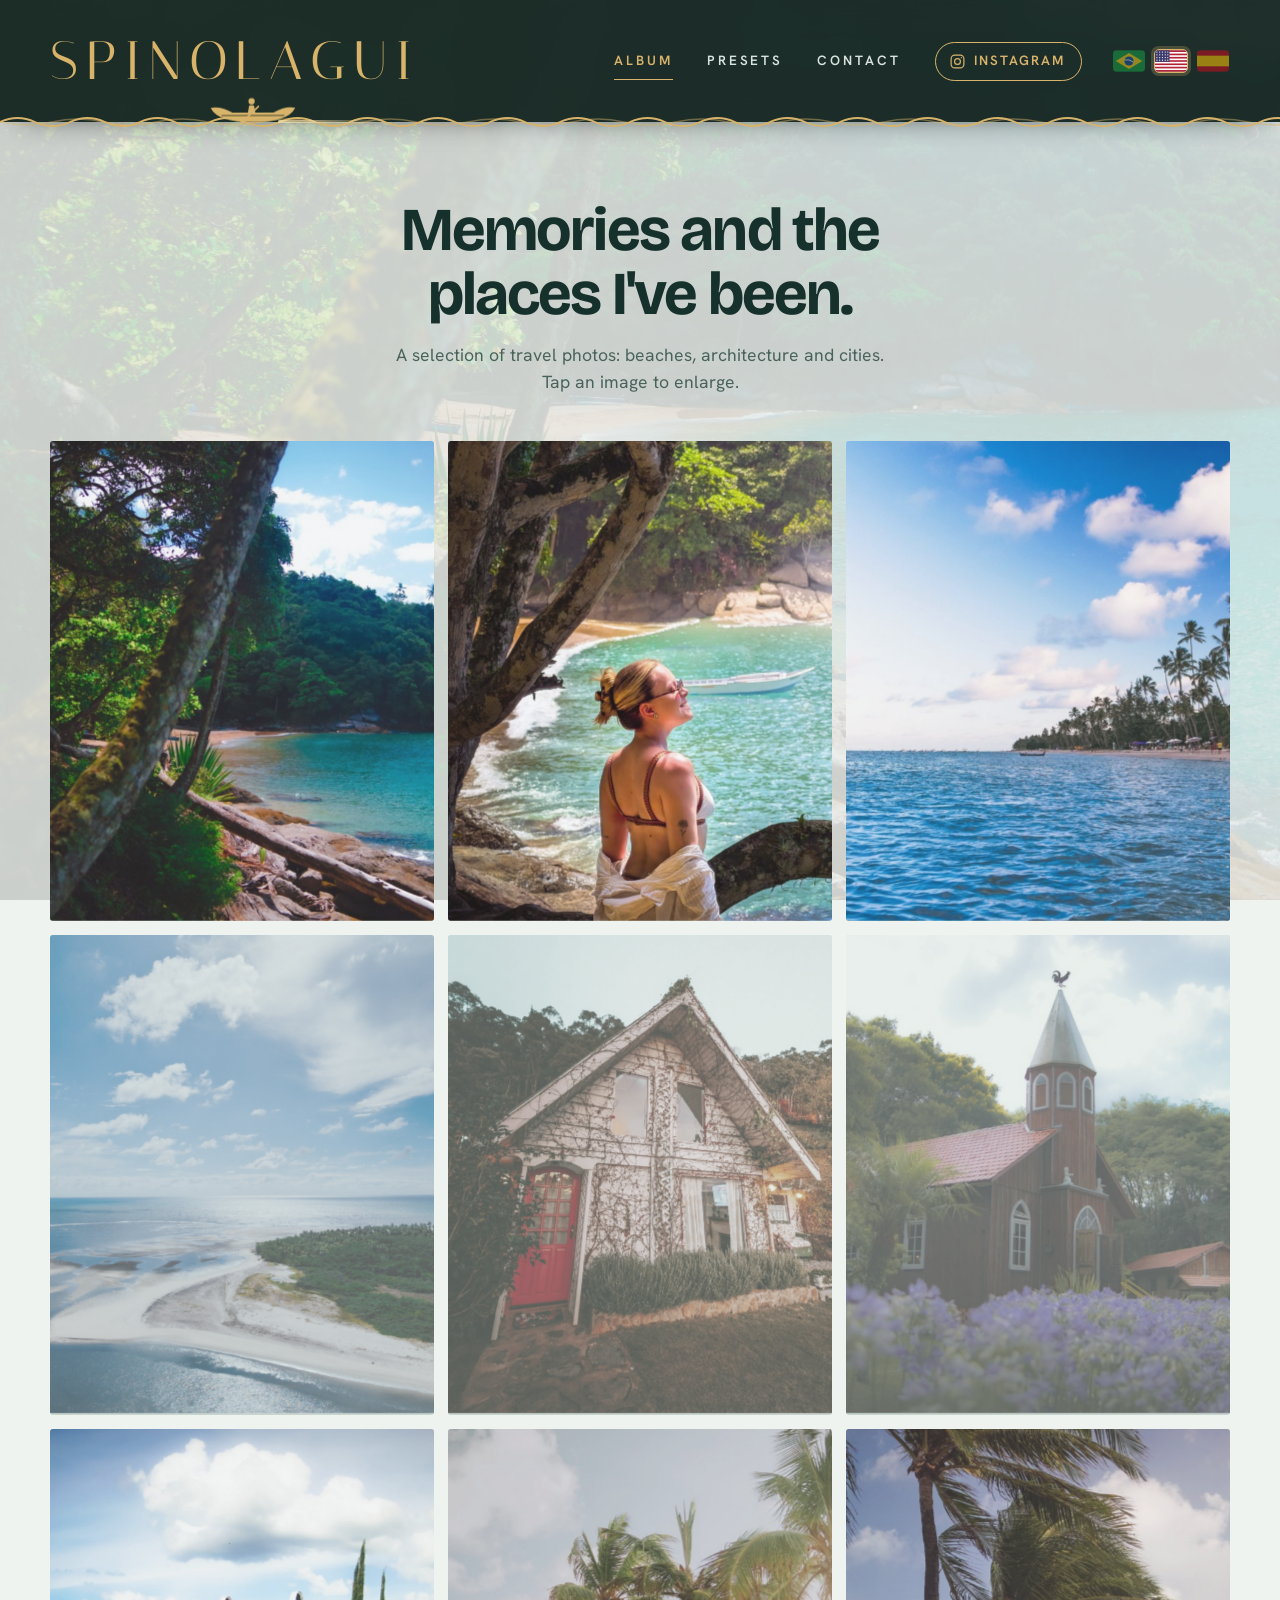
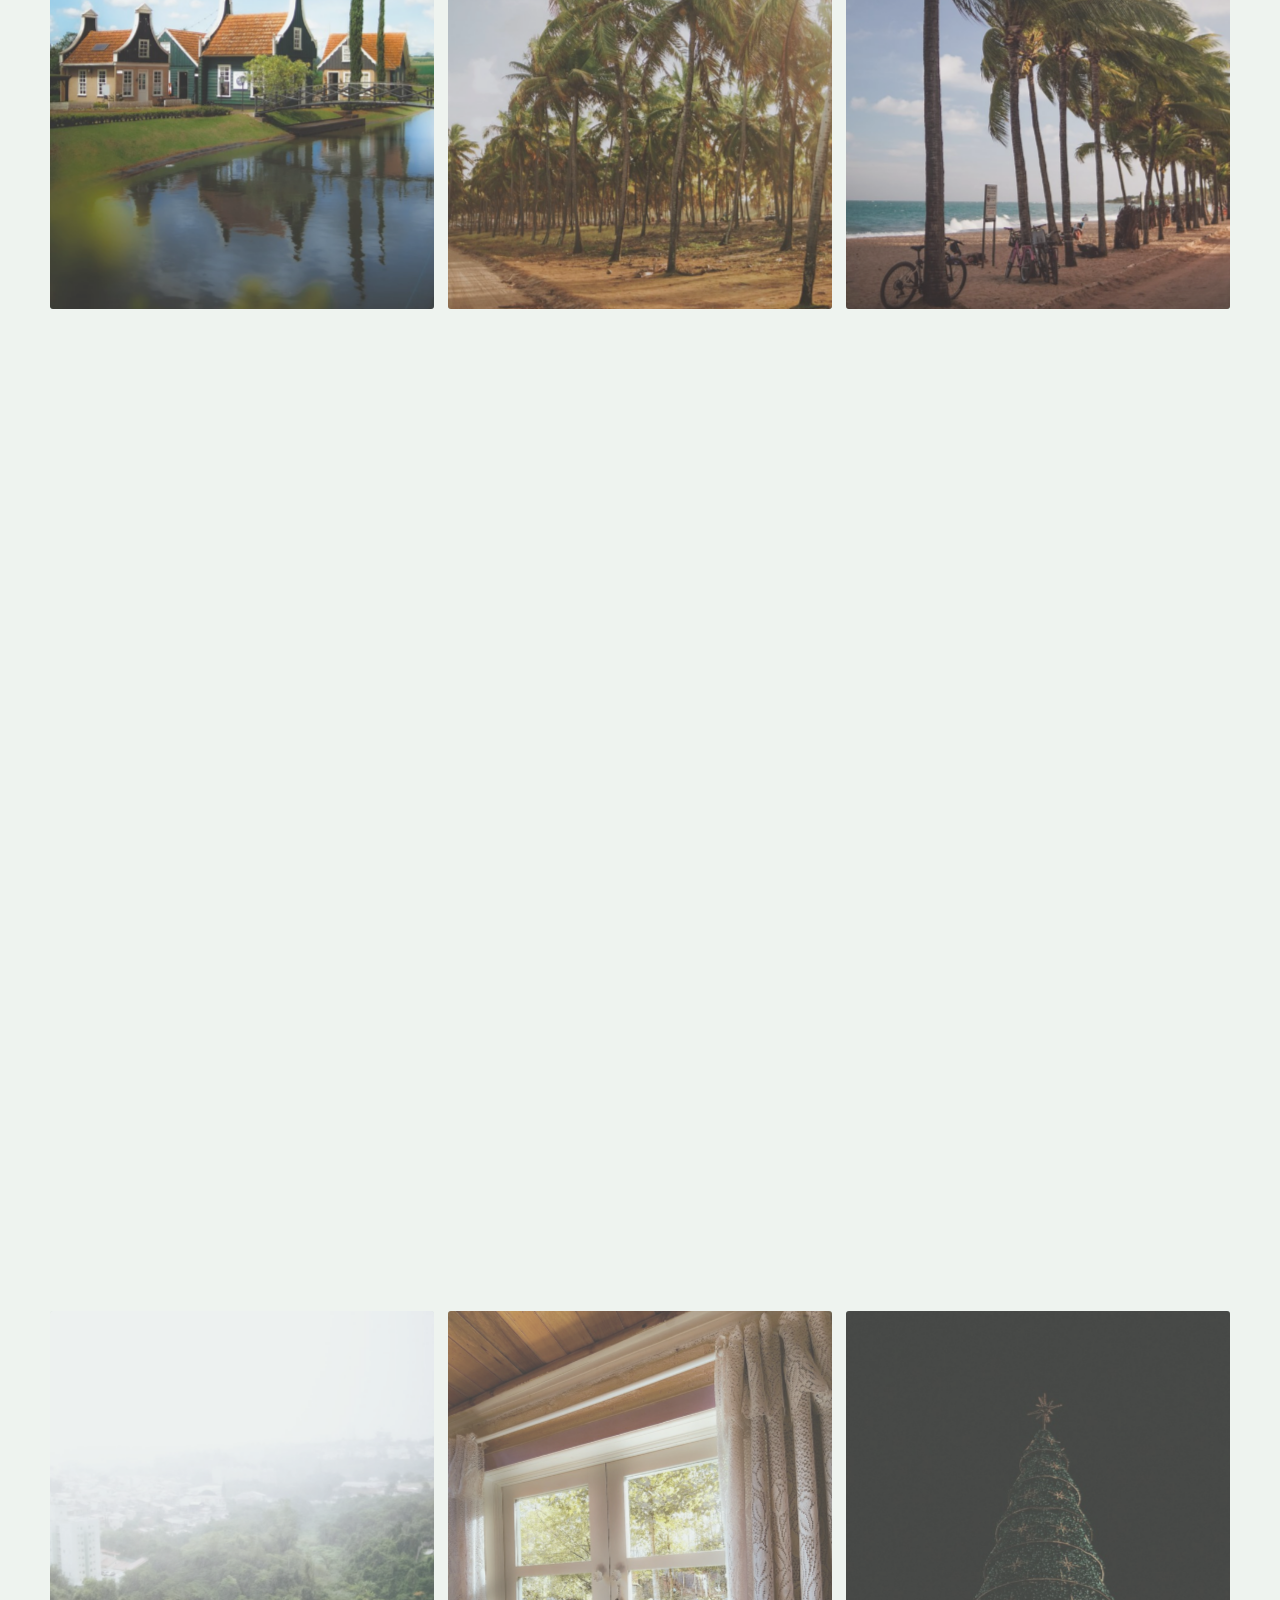
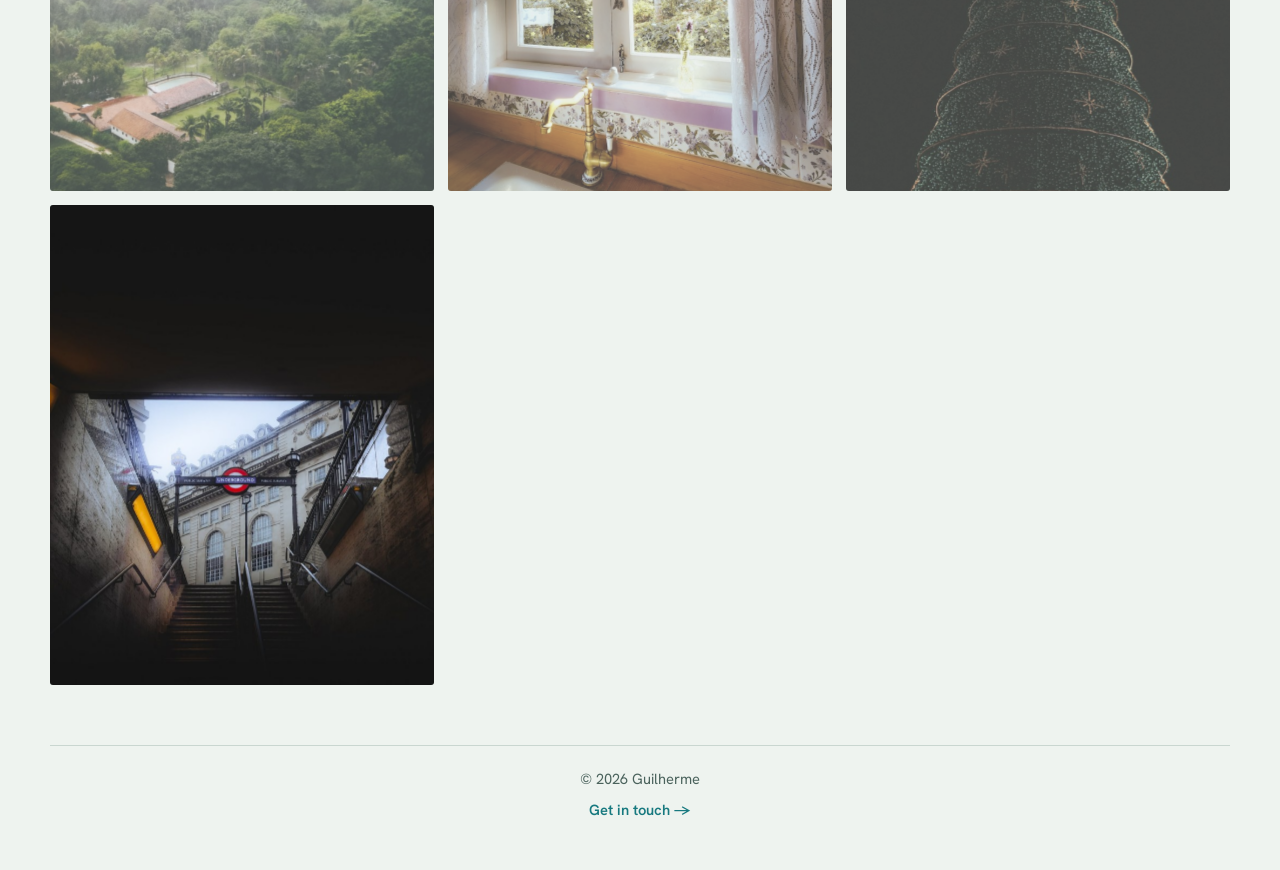
==== index.html @ 42425557 "Adiciona o site de portfólio de fotos Páginas Álbum, Presets e Contatos, com 19 fotos em img/.  Co-A" ====
<!doctype html><html lang="pt-BR"><head><title>Guilherme Photography</title><meta charset=utf8><meta name=viewport content="width=device-width,initial-scale=1,viewport-fit=cover"><style>:root{color-scheme:light;box-sizing:border-box;padding-top:env(safe-area-inset-top,0px);padding-bottom:env(safe-area-inset-bottom,0px)}html{scroll-padding-top:env(safe-area-inset-top,0px)}body{margin:0;padding:0;font:14px -apple-system,BlinkMacSystemFont,sans-serif;background:#fff;color:#000}img{max-width:100%}[hidden]:not([hidden=until-found i]){display:none!important}</style></head><body>
<link rel="preconnect" href="https://fonts.googleapis.com"><link rel="preconnect" href="https://fonts.gstatic.com" crossorigin><link rel="stylesheet" href="https://fonts.googleapis.com/css2?family=Italiana&family=Bricolage+Grotesque:opsz,wght@12..96,600;12..96,700&family=Hanken+Grotesk:wght@400;500;600&display=swap">
<style>/* Layout: sticky gold header with canoe and waves, centered intro text, 3-column photo grid over a faded background photo that is revealed first on load. */
:root{
  --wash:#eef3ef;--wash-rgb:238,243,239;--ink:#16302b;--ink-soft:#4a625c;--accent:#17797f;--accent-ink:#fff;--line:#c9d6d0;--card:#f8fbf9;
  --gold:#d8b36a;--gold-hi:#f1dba5;--gold-lo:#a9812f;--hdr:rgba(9,27,23,.9);--hdr-t:rgba(9,27,23,.72);
  --font-display:'Bricolage Grotesque','Segoe UI',system-ui,sans-serif;--font-body:'Hanken Grotesk','Segoe UI',system-ui,sans-serif;--font-brand:'Italiana','Times New Roman',serif}
@media (prefers-color-scheme:dark){:root:not([data-theme="light"]){--wash:#0f1d1a;--wash-rgb:15,29,26;--ink:#e8f0ec;--ink-soft:#a3b8b0;--accent:#4cc3c8;--accent-ink:#06201f;--line:#2a403a;--card:#14251f;color-scheme:dark}}
:root[data-theme="dark"]{--wash:#0f1d1a;--wash-rgb:15,29,26;--ink:#e8f0ec;--ink-soft:#a3b8b0;--accent:#4cc3c8;--accent-ink:#06201f;--line:#2a403a;--card:#14251f;color-scheme:dark}
*{box-sizing:border-box}
body{margin:0;background:var(--wash);color:var(--ink);font-family:var(--font-body);font-size:17px;line-height:1.55;padding-block:0 48px;padding-left:max(16px,env(safe-area-inset-left,0px));padding-right:max(16px,env(safe-area-inset-right,0px));min-height:100vh}
a:focus-visible,button:focus-visible{outline:3px solid var(--gold);outline-offset:3px;border-radius:4px}
.wrap{max-width:1180px;margin:0 auto}

/* background photo: shown first, then recedes behind everything */
.bg{position:fixed;inset:0;z-index:-1;background:url(img/foto14.jpg) 62% 72%/cover no-repeat;animation:bgzoom 3.6s cubic-bezier(.2,.6,.2,1) backwards}
.bg::after{content:"";position:absolute;inset:0;background:rgba(var(--wash-rgb),.84);animation:wash 1.6s ease 1.3s backwards}
@keyframes bgzoom{from{transform:scale(1.14)}to{transform:scale(1)}}
@keyframes wash{from{opacity:0}to{opacity:1}}
@keyframes rise{from{opacity:0;transform:translateY(18px)}to{opacity:1;transform:none}}
header,.wrap{animation:rise 1s ease 2.1s backwards}
.splash{position:fixed;inset:0;z-index:60;display:grid;place-items:center;pointer-events:none;background:radial-gradient(ellipse at center,rgba(6,18,15,.5),rgba(6,18,15,0) 68%);animation:sp 3s ease forwards}
@keyframes sp{0%,6%{opacity:0}22%{opacity:1}62%{opacity:1}100%{opacity:0;visibility:hidden}}
.sp-in{text-align:center;padding:16px}
.sp-name{display:block;font-family:var(--font-brand);font-size:clamp(2.1rem,9vw,5rem);letter-spacing:.28em;padding-left:.28em;color:var(--gold-hi);text-shadow:0 2px 28px rgba(0,0,0,.6);text-transform:uppercase}
.sp-line{display:block;height:1px;width:0;margin:18px auto 0;background:var(--gold);animation:spl 1.6s ease .5s forwards}
@keyframes spl{to{width:min(60vw,340px)}}
html.seen .splash{display:none}
html.seen .bg,html.seen .bg::after,html.seen header,html.seen .wrap{animation:none}

/* header */
header{--pad:34px;position:sticky;top:env(safe-area-inset-top,0px);z-index:20;background-color:var(--hdr);
  background-image:radial-gradient(320px circle at var(--mx,-500px) var(--my,50%),rgba(216,179,106,.22),transparent 65%);
  backdrop-filter:blur(14px) saturate(1.2);-webkit-backdrop-filter:blur(14px) saturate(1.2);
  margin-left:calc(-1*max(16px,env(safe-area-inset-left,0px)));margin-right:calc(-1*max(16px,env(safe-area-inset-right,0px)));
  padding-left:max(16px,env(safe-area-inset-left,0px));padding-right:max(16px,env(safe-area-inset-right,0px));
  box-shadow:0 14px 30px -20px rgba(0,0,0,.65);transition:background-color .35s ease}
header.sm{--pad:12px;background-color:var(--hdr-t)}
body::before{content:"";position:fixed;inset:0 0 auto;height:env(safe-area-inset-top,0px);z-index:30;background:var(--hdr)}
.hin{max-width:1180px;margin:0 auto;display:flex;flex-wrap:wrap;align-items:center;gap:8px 30px;padding-block:var(--pad);transition:padding .35s ease}
.brand{margin-right:auto;display:block;text-decoration:none;line-height:1}
.brand b{display:flex;font-family:var(--font-brand);font-weight:400;font-size:3.4rem;letter-spacing:.14em;text-transform:uppercase;line-height:1;transition:font-size .35s ease}
.brand b i{font-style:normal;display:inline-block;color:var(--gold);cursor:default;transition:transform .3s cubic-bezier(.3,1.7,.5,1),color .25s,text-shadow .25s;animation:glint 7s ease-in-out infinite;animation-delay:calc(var(--k)*.16s)}
.brand b i:hover{transform:translateY(-7px) scale(1.14);color:var(--gold-hi);text-shadow:0 0 20px rgba(241,219,165,.75)}
@keyframes glint{0%,72%,100%{color:var(--gold)}82%{color:var(--gold-hi);text-shadow:0 0 14px rgba(241,219,165,.5)}}
header.sm .brand b{font-size:2.3rem}
nav{display:flex;align-items:center;gap:34px}
nav a{position:relative;color:#d9e4df;text-decoration:none;font-weight:600;font-size:.84rem;letter-spacing:.22em;text-transform:uppercase;padding-block:8px;transition:color .25s}
nav a::after{content:"";position:absolute;left:0;right:0;bottom:0;height:1px;background:var(--gold);transform:scaleX(0);transform-origin:center;transition:transform .35s ease}
nav a:hover{color:var(--gold-hi)}
nav a:hover::after,nav a[aria-current="page"]::after{transform:scaleX(1)}
nav a[aria-current="page"]{color:var(--gold)}
nav a.ig{display:inline-flex;align-items:center;gap:8px;padding:8px 16px 8px 13px;border:1px solid var(--gold);border-radius:999px;color:var(--gold);letter-spacing:.14em;transition:background .25s,color .25s,transform .25s}
nav a.ig::after{display:none}
nav a.ig svg{width:17px;height:17px;flex:none}
nav a.ig:hover{background:var(--gold);color:#1a1405;transform:translateY(-2px)}
.lang{display:flex;gap:8px;align-items:center}
.lang button{width:34px;height:24px;padding:0;border:1px solid transparent;border-radius:5px;background:none;cursor:pointer;line-height:0;opacity:.55;transition:opacity .2s,transform .2s,border-color .2s,box-shadow .2s}
.lang button svg{display:block;width:100%;height:100%;border-radius:4px}
.lang button:hover{opacity:1;transform:translateY(-2px)}
.lang button[aria-pressed="true"]{opacity:1;border-color:var(--gold);box-shadow:0 0 0 3px rgba(216,179,106,.25)}
/* sea */
.sea{position:absolute;left:0;right:0;bottom:-9px;height:18px;pointer-events:none;z-index:2}
.wv{position:absolute;left:0;right:0;bottom:0;height:18px;background-repeat:repeat-x;background-position:0 50%}
.wv.a{background-image:url("data:image/svg+xml,%3Csvg xmlns='http://www.w3.org/2000/svg' width='70' height='18' viewBox='0 0 70 18'%3E%3Cpath d='M0 9 Q17.5 1 35 9 T70 9' fill='none' stroke='%23d8b36a' stroke-width='1.8' stroke-linecap='round'/%3E%3C/svg%3E");background-size:70px 18px;animation:wva 5s linear infinite}
.wv.b{opacity:.45;background-image:url("data:image/svg+xml,%3Csvg xmlns='http://www.w3.org/2000/svg' width='104' height='18' viewBox='0 0 104 18'%3E%3Cpath d='M0 9 Q26 15 52 9 T104 9' fill='none' stroke='%23d8b36a' stroke-width='1.3' stroke-linecap='round'/%3E%3C/svg%3E");background-size:104px 18px;animation:wvb 8s linear infinite reverse}
@keyframes wva{to{background-position-x:70px}}
@keyframes wvb{to{background-position-x:104px}}
.wake{position:absolute;bottom:8px;height:3px;border-radius:3px;opacity:0;background:linear-gradient(90deg,transparent,rgba(241,219,165,.95))}
.wake.l{background:linear-gradient(270deg,transparent,rgba(241,219,165,.95))}
.boat{position:absolute;left:0;bottom:5px;width:88px;height:30px;color:var(--gold);transform-origin:50% 90%;will-change:transform;pointer-events:auto;cursor:pointer}
.boat svg{display:block;width:100%;height:100%;overflow:visible;transform-origin:50% 100%}
.boat svg.hop{animation:hop .75s ease}
@keyframes hop{0%{transform:none}35%{transform:translateY(-16px) rotate(-9deg)}70%{transform:translateY(1px) rotate(5deg)}100%{transform:none}}

/* home */
.intro{text-align:center;margin:0 auto;padding-block:76px 46px;max-width:740px}
.intro h1,.pg h1{font-family:var(--font-display);font-weight:700;font-size:clamp(2.2rem,6vw,3.8rem);line-height:1.04;letter-spacing:-.03em;margin:0 0 16px;text-wrap:balance}
.intro p{margin:0 auto;color:var(--ink-soft);font-size:1.1rem;max-width:52ch}
.grid{display:grid;grid-template-columns:repeat(3,minmax(0,1fr));gap:14px}
.grid button{display:block;width:100%;margin:0;padding:0;border:0;background:var(--line);border-radius:3px;overflow:hidden;cursor:zoom-in;aspect-ratio:4/5;position:relative}
.grid img{display:block;width:100%;height:100%;object-fit:cover;transform:translate3d(0,var(--py,0%),0);scale:1.16;opacity:calc(1 - var(--d,0)*.4);filter:saturate(calc(1 - var(--d,0)*.4));transition:scale .6s ease;will-change:transform}
.grid button:hover img{scale:1.21}
.grid button.rv{opacity:0;transform:translateY(34px) scale(.98);transition:opacity .8s ease var(--dl,0ms),transform .8s cubic-bezier(.2,.7,.2,1) var(--dl,0ms)}
.grid button.rv.in{opacity:1;transform:none}
footer{margin-top:60px;padding-top:22px;border-top:1px solid var(--line);color:var(--ink-soft);font-size:.92rem;display:flex;flex-direction:column;align-items:center;gap:8px;text-align:center}
footer a{color:var(--accent);font-weight:600;text-decoration:none}
/* lightbox */
.lb{position:fixed;inset:0;z-index:50;background:rgba(6,14,12,.94);display:flex;align-items:center;justify-content:center;padding:max(16px,env(safe-area-inset-top,0px)) 16px max(16px,env(safe-area-inset-bottom,0px))}
.lb[hidden]{display:none}
.lb img{max-width:100%;max-height:100%;object-fit:contain;display:block}
.lb button{position:absolute;background:rgba(255,255,255,.12);color:#fff;border:0;width:48px;height:48px;border-radius:50%;font-size:1.5rem;cursor:pointer}
.lb button:hover{background:rgba(255,255,255,.24)}
.lb .x{top:max(14px,env(safe-area-inset-top,0px));right:max(14px,env(safe-area-inset-right,0px))}
.lb .p{left:max(10px,env(safe-area-inset-left,0px));top:50%;transform:translateY(-50%)}
.lb .n{right:max(10px,env(safe-area-inset-right,0px));top:50%;transform:translateY(-50%)}
.lb .c{position:absolute;bottom:max(14px,env(safe-area-inset-bottom,0px));left:50%;transform:translateX(-50%);color:#cfe0da;font-size:.85rem;letter-spacing:.12em;font-variant-numeric:tabular-nums}

/* inner pages */
.pg{padding-block:76px 0;text-align:center}
.pg .lead{color:var(--ink-soft);margin:0 auto 44px;max-width:58ch;font-size:1.08rem}
.pg h2{font-family:var(--font-display);font-weight:700;font-size:1.6rem;letter-spacing:-.02em;margin:0 0 6px}
.pg .sub{color:var(--ink-soft);margin:0 auto 28px;max-width:60ch}
.social{display:grid;grid-template-columns:repeat(3,minmax(0,1fr));gap:16px;max-width:860px;margin:0 auto}
.sn{display:flex;flex-direction:column;align-items:center;gap:10px;padding:30px 18px 24px;border:1px solid var(--gold-lo);border-radius:14px;background:rgba(var(--wash-rgb),.82);backdrop-filter:blur(6px);color:var(--ink);text-decoration:none;min-width:0;transition:transform .3s,background .3s,border-color .3s,color .3s}
.sn:hover{transform:translateY(-5px);background:#0b1f1b;border-color:var(--gold);color:#e8f0ec}
.sn .ic{width:64px;height:64px;border-radius:50%;background:linear-gradient(135deg,var(--gold-hi),var(--gold));color:#1a1405;display:grid;place-items:center;flex:none}
.sn .ic svg{width:30px;height:30px}
.sn .tx{display:grid;gap:2px;justify-items:center;text-align:center;min-width:0}
.sn b{font-family:var(--font-display);font-size:1.25rem;letter-spacing:-.01em}
.sn .h{font-size:.92rem;opacity:.8;overflow-wrap:anywhere}
.sn .go{margin-top:6px;display:inline-block;background:linear-gradient(135deg,var(--gold-hi),var(--gold));color:#1a1405;font:700 .78rem var(--font-body);letter-spacing:.16em;text-transform:uppercase;padding:9px 20px;border-radius:999px}
.em{max-width:860px;margin:16px auto 0;display:flex;flex-wrap:wrap;align-items:center;justify-content:center;gap:10px 18px;padding:18px;border:1px solid var(--line);border-radius:12px;background:rgba(var(--wash-rgb),.8);backdrop-filter:blur(6px)}
.em .k{font-size:.72rem;letter-spacing:.16em;text-transform:uppercase;color:var(--ink-soft);font-weight:600}
.em .v{font-family:var(--font-display);font-weight:600;font-size:1.15rem;overflow-wrap:anywhere;min-width:0}
.cp{font:inherit;font-size:.86rem;font-weight:600;border:1px solid var(--gold-lo);background:transparent;color:var(--ink);border-radius:999px;padding:8px 18px;cursor:pointer}
.cp:hover{background:var(--gold);color:#1a1405;border-color:var(--gold)}
.steps{display:grid;grid-template-columns:repeat(3,minmax(0,1fr));gap:20px;list-style:none;margin:0;padding:0;text-align:left}
.step{display:flex;flex-direction:column;gap:14px;min-width:0}
.ph{width:100%;aspect-ratio:9/16;border-radius:10px;border:1.5px dashed var(--gold-lo);background:rgba(var(--wash-rgb),.6);display:flex;align-items:center;justify-content:center;text-align:center;padding:16px;color:var(--ink-soft);font-size:.78rem;letter-spacing:.14em;text-transform:uppercase;line-height:1.6}
.step img{width:100%;aspect-ratio:9/16;border-radius:10px;display:block;object-fit:cover}
.step .t{display:flex;gap:12px;align-items:flex-start}
.step .no{flex:none;width:34px;height:34px;border-radius:50%;background:#0b1f1b;border:1px solid var(--gold);color:var(--gold-hi);font-family:var(--font-brand);font-size:1.15rem;display:flex;align-items:center;justify-content:center;line-height:1}
.step h3{margin:0 0 3px;font-size:1.02rem;font-weight:600;line-height:1.3}
.step p{margin:0;color:var(--ink-soft);font-size:.92rem;line-height:1.5}
.dl{margin-top:56px;padding:32px 28px;border:1px solid var(--line);border-radius:12px;background:rgba(var(--wash-rgb),.8);backdrop-filter:blur(6px);display:flex;flex-direction:column;align-items:center;gap:18px;text-align:center}
.dl h2{margin:0 0 4px}.dl p{margin:0 auto;color:var(--ink-soft);max-width:46ch;font-size:.95rem}
.btn-gold{display:inline-flex;align-items:center;gap:10px;background:linear-gradient(135deg,var(--gold-hi),var(--gold));color:#1a1405;font:700 .9rem var(--font-body);letter-spacing:.14em;text-transform:uppercase;padding:15px 28px;border-radius:999px;text-decoration:none;border:0}
.btn-gold[aria-disabled="true"]{opacity:.55;cursor:not-allowed;filter:grayscale(.3)}
.btn-gold svg{width:18px;height:18px}

@media (max-width:900px){.steps{grid-template-columns:repeat(2,minmax(0,1fr))}}
@media (max-width:640px){
  .social{grid-template-columns:1fr;gap:12px}
  .sn{flex-direction:row;text-align:left;padding:16px;gap:14px}
  .sn .ic{width:52px;height:52px}.sn .ic svg{width:26px;height:26px}
  .sn .tx{justify-items:start;text-align:left}.sn .go{margin:0 0 0 auto}
}
@media (max-width:520px){
  header{--pad:14px}header.sm{--pad:9px}
  .hin{gap:6px 12px}
  nav{order:3;width:100%;justify-content:space-between;gap:10px}
  nav a{font-size:.66rem;letter-spacing:.12em}
  nav a.ig{padding:7px}nav a.ig svg{width:18px;height:18px}nav a.ig span{display:none}
  .brand b{font-size:clamp(1.35rem,7.4vw,1.9rem);letter-spacing:.08em}header.sm .brand b{font-size:clamp(1.2rem,6.2vw,1.5rem)}
  .lang{gap:6px}.lang button{width:28px;height:20px}
  .boat{width:60px;height:21px}
  .steps{gap:14px}.step p{font-size:.86rem}.dl{padding:22px}
  .intro,.pg{padding-block-start:44px}
}
@media (prefers-reduced-motion:reduce){*{transition:none!important}.bg,.bg::after,header,.wrap,.wv,.brand b i{animation:none}.splash{display:none}}
</style>
<script>try{if(sessionStorage.getItem('seen'))document.documentElement.classList.add('seen');else sessionStorage.setItem('seen','1')}catch(e){}</script><div class="bg" aria-hidden="true"></div><div class="splash" aria-hidden="true"><div class="sp-in"><span class="sp-name">Spinolagui</span><i class="sp-line"></i></div></div><header id="top"><div class="hin">
<a class="brand" href="index.html" data-a="aria-label:home_aria" aria-label="spinolagui, photo album, home"><b aria-hidden="true"><i style="--k:0">S</i><i style="--k:1">P</i><i style="--k:2">I</i><i style="--k:3">N</i><i style="--k:4">O</i><i style="--k:5">L</i><i style="--k:6">A</i><i style="--k:7">G</i><i style="--k:8">U</i><i style="--k:9">I</i></b></a>
<nav data-a="aria-label:nav_aria" aria-label="Main"><a href="index.html" aria-current="page" data-i="nav_album">Album</a><a href="presets.html" data-i="nav_presets">Presets</a><a href="contact.html" data-i="nav_contact">Contact</a><a class="ig" href="https://instagram.com/spinolagui" target="_blank" rel="noopener" data-a="aria-label:ig_aria" aria-label="Instagram @spinolagui (opens in a new tab)"><svg viewBox="0 0 24 24" fill="none" stroke="currentColor" stroke-width="1.7" stroke-linecap="round" stroke-linejoin="round" aria-hidden="true"><rect x="3" y="3" width="18" height="18" rx="5.2"/><circle cx="12" cy="12" r="4.1"/><circle cx="17.4" cy="6.6" r=".9" fill="currentColor" stroke="none"/></svg><span>Instagram</span></a></nav>
<div class="lang" role="group" data-a="aria-label:lang_aria" aria-label="Language"><button type="button" data-l="pt" aria-pressed="false" title="Português" aria-label="Português"><svg viewBox="0 0 30 20" aria-hidden="true"><rect width="30" height="20" fill="#169b45"/><path d="M15 2.4 27.4 10 15 17.6 2.6 10Z" fill="#f7d117"/><circle cx="15" cy="10" r="4.3" fill="#1b4da1"/><path d="M10.8 9.1Q15 7.8 19.2 11" stroke="#fff" stroke-width=".8" fill="none"/></svg></button><button type="button" data-l="en" aria-pressed="false" title="English" aria-label="English"><svg viewBox="0 0 30 20" aria-hidden="true"><rect width="30" height="20" fill="#fff"/><rect y="0.00" width="30" height="1.54" fill="#b22234"/><rect y="3.08" width="30" height="1.54" fill="#b22234"/><rect y="6.15" width="30" height="1.54" fill="#b22234"/><rect y="9.23" width="30" height="1.54" fill="#b22234"/><rect y="12.31" width="30" height="1.54" fill="#b22234"/><rect y="15.38" width="30" height="1.54" fill="#b22234"/><rect y="18.46" width="30" height="1.54" fill="#b22234"/><rect width="13.6" height="10.8" fill="#3c3b6e"/><circle cx="1.8" cy="1.6" r=".55" fill="#fff"/><circle cx="1.8" cy="4.2" r=".55" fill="#fff"/><circle cx="1.8" cy="6.8" r=".55" fill="#fff"/><circle cx="1.8" cy="9.2" r=".55" fill="#fff"/><circle cx="4.4" cy="1.6" r=".55" fill="#fff"/><circle cx="4.4" cy="4.2" r=".55" fill="#fff"/><circle cx="4.4" cy="6.8" r=".55" fill="#fff"/><circle cx="4.4" cy="9.2" r=".55" fill="#fff"/><circle cx="7" cy="1.6" r=".55" fill="#fff"/><circle cx="7" cy="4.2" r=".55" fill="#fff"/><circle cx="7" cy="6.8" r=".55" fill="#fff"/><circle cx="7" cy="9.2" r=".55" fill="#fff"/><circle cx="9.6" cy="1.6" r=".55" fill="#fff"/><circle cx="9.6" cy="4.2" r=".55" fill="#fff"/><circle cx="9.6" cy="6.8" r=".55" fill="#fff"/><circle cx="9.6" cy="9.2" r=".55" fill="#fff"/><circle cx="12" cy="1.6" r=".55" fill="#fff"/><circle cx="12" cy="4.2" r=".55" fill="#fff"/><circle cx="12" cy="6.8" r=".55" fill="#fff"/><circle cx="12" cy="9.2" r=".55" fill="#fff"/></svg></button><button type="button" data-l="es" aria-pressed="false" title="Español" aria-label="Español"><svg viewBox="0 0 30 20" aria-hidden="true"><rect width="30" height="20" fill="#c60b1e"/><rect y="5" width="30" height="10" fill="#ffc400"/></svg></button></div>
</div><div class="sea" aria-hidden="true"><i class="wv b"></i><i class="wv a"></i><i class="wake" id="wake"></i><div class="boat" id="boat"><svg viewBox="0 0 64 22" fill="currentColor" aria-hidden="true"><path d="M1 9 Q8 7.5 17 12.5 L47 12.5 Q56 7.5 63 9 Q58 19.5 32 19.5 Q6 19.5 1 9Z"/><path d="M9 14.6 H55" stroke="#0b1f1b" stroke-width="1" opacity=".55" fill="none"/><circle cx="31" cy="4.2" r="2.3"/><path d="M28.3 12.5 L29.2 7.4 Q31 6.4 32.8 7.4 L33.7 12.5Z"/><path d="M36 8 L25.5 18" stroke="currentColor" stroke-width="1.2" stroke-linecap="round" fill="none"/><ellipse cx="24.8" cy="18.8" rx="1.3" ry="2.6" transform="rotate(45 24.8 18.8)"/></svg></div></div></header>
<div class="wrap">
<section class="intro"><h1 data-i="intro_h1">Memories and the places I've been.</h1><p data-i="intro_p">A selection of travel photos: beaches, architecture and cities. Tap an image to enlarge.</p></section>
<main><div class="grid" id="grid"><button type="button" data-n="1" data-t="19" data-a="aria-label:enlarge" aria-label="Enlarge photo 1 of 19"><img src="img/foto14-t.jpg" width="733" height="1100" data-n="1" data-a="alt:photo_alt" alt="Photo 1 of the album" loading="eager"></button><button type="button" data-n="2" data-t="19" data-a="aria-label:enlarge" aria-label="Enlarge photo 2 of 19"><img src="img/foto13-t.jpg" width="828" height="1100" data-n="2" data-a="alt:photo_alt" alt="Photo 2 of the album" loading="eager"></button><button type="button" data-n="3" data-t="19" data-a="aria-label:enlarge" aria-label="Enlarge photo 3 of 19"><img src="img/foto06-t.jpg" width="733" height="1100" data-n="3" data-a="alt:photo_alt" alt="Photo 3 of the album" loading="eager"></button><button type="button" data-n="4" data-t="19" data-a="aria-label:enlarge" aria-label="Enlarge photo 4 of 19"><img src="img/foto07-t.jpg" width="827" height="1100" data-n="4" data-a="alt:photo_alt" alt="Photo 4 of the album" loading="eager"></button><button type="button" data-n="5" data-t="19" data-a="aria-label:enlarge" aria-label="Enlarge photo 5 of 19"><img src="img/foto17-t.jpg" width="825" height="1100" data-n="5" data-a="alt:photo_alt" alt="Photo 5 of the album" loading="lazy"></button><button type="button" data-n="6" data-t="19" data-a="aria-label:enlarge" aria-label="Enlarge photo 6 of 19"><img src="img/foto08-t.jpg" width="733" height="1100" data-n="6" data-a="alt:photo_alt" alt="Photo 6 of the album" loading="lazy"></button><button type="button" data-n="7" data-t="19" data-a="aria-label:enlarge" aria-label="Enlarge photo 7 of 19"><img src="img/foto09-t.jpg" width="733" height="1100" data-n="7" data-a="alt:photo_alt" alt="Photo 7 of the album" loading="lazy"></button><button type="button" data-n="8" data-t="19" data-a="aria-label:enlarge" aria-label="Enlarge photo 8 of 19"><img src="img/foto04-t.jpg" width="733" height="1100" data-n="8" data-a="alt:photo_alt" alt="Photo 8 of the album" loading="lazy"></button><button type="button" data-n="9" data-t="19" data-a="aria-label:enlarge" aria-label="Enlarge photo 9 of 19"><img src="img/foto05-t.jpg" width="733" height="1100" data-n="9" data-a="alt:photo_alt" alt="Photo 9 of the album" loading="lazy"></button><button type="button" data-n="10" data-t="19" data-a="aria-label:enlarge" aria-label="Enlarge photo 10 of 19"><img src="img/foto02-t.jpg" width="733" height="1100" data-n="10" data-a="alt:photo_alt" alt="Photo 10 of the album" loading="lazy"></button><button type="button" data-n="11" data-t="19" data-a="aria-label:enlarge" aria-label="Enlarge photo 11 of 19"><img src="img/foto03-t.jpg" width="733" height="1100" data-n="11" data-a="alt:photo_alt" alt="Photo 11 of the album" loading="lazy"></button><button type="button" data-n="12" data-t="19" data-a="aria-label:enlarge" aria-label="Enlarge photo 12 of 19"><img src="img/foto15-t.jpg" width="733" height="1100" data-n="12" data-a="alt:photo_alt" alt="Photo 12 of the album" loading="lazy"></button><button type="button" data-n="13" data-t="19" data-a="aria-label:enlarge" aria-label="Enlarge photo 13 of 19"><img src="img/foto18-t.jpg" width="733" height="1100" data-n="13" data-a="alt:photo_alt" alt="Photo 13 of the album" loading="lazy"></button><button type="button" data-n="14" data-t="19" data-a="aria-label:enlarge" aria-label="Enlarge photo 14 of 19"><img src="img/foto19-t.jpg" width="733" height="1100" data-n="14" data-a="alt:photo_alt" alt="Photo 14 of the album" loading="lazy"></button><button type="button" data-n="15" data-t="19" data-a="aria-label:enlarge" aria-label="Enlarge photo 15 of 19"><img src="img/foto01-t.jpg" width="733" height="1100" data-n="15" data-a="alt:photo_alt" alt="Photo 15 of the album" loading="lazy"></button><button type="button" data-n="16" data-t="19" data-a="aria-label:enlarge" aria-label="Enlarge photo 16 of 19"><img src="img/foto12-t.jpg" width="733" height="1100" data-n="16" data-a="alt:photo_alt" alt="Photo 16 of the album" loading="lazy"></button><button type="button" data-n="17" data-t="19" data-a="aria-label:enlarge" aria-label="Enlarge photo 17 of 19"><img src="img/foto16-t.jpg" width="825" height="1100" data-n="17" data-a="alt:photo_alt" alt="Photo 17 of the album" loading="lazy"></button><button type="button" data-n="18" data-t="19" data-a="aria-label:enlarge" aria-label="Enlarge photo 18 of 19"><img src="img/foto10-t.jpg" width="733" height="1100" data-n="18" data-a="alt:photo_alt" alt="Photo 18 of the album" loading="lazy"></button><button type="button" data-n="19" data-t="19" data-a="aria-label:enlarge" aria-label="Enlarge photo 19 of 19"><img src="img/foto11-t.jpg" width="825" height="1100" data-n="19" data-a="alt:photo_alt" alt="Photo 19 of the album" loading="lazy"></button></div></main>
<footer><span>© 2026 Guilherme</span><a href="contact.html" data-i="foot_contact">Get in touch →</a></footer>
</div>
<div class="lb" id="lb" role="dialog" aria-modal="true" data-a="aria-label:lb_label" aria-label="Enlarged photo" hidden>
<img id="lbimg" alt=""><button class="x" id="lbx" data-a="aria-label:lb_close" aria-label="Close">×</button><button class="p" id="lbp" data-a="aria-label:lb_prev" aria-label="Previous photo">‹</button><button class="n" id="lbn" data-a="aria-label:lb_next" aria-label="Next photo">›</button><div class="c" id="lbc"></div></div><script>(function(){var T={"en": {"nav_album": "Album", "nav_presets": "Presets", "nav_contact": "Contact", "nav_aria": "Main", "home_aria": "spinolagui, photo album, home", "ig_aria": "Instagram @spinolagui (opens in a new tab)", "lang_aria": "Language", "intro_h1": "Memories and the places I've been.", "intro_p": "A selection of travel photos: beaches, architecture and cities. Tap an image to enlarge.", "foot_contact": "Get in touch →", "foot_album": "← View album", "foot_q": "Questions? Get in touch →", "photo_alt": "Photo {n} of the album", "enlarge": "Enlarge photo {n} of {t}", "lb_label": "Enlarged photo", "lb_close": "Close", "lb_prev": "Previous photo", "lb_next": "Next photo", "c_h1": "Let's talk about photos.", "c_lead": "For quotes, partnerships, or to request a photo from the album in high resolution, choose whichever channel is easiest for you.", "c_open": "Open", "c_email": "Email", "copy": "Copy", "copied": "Copied", "c_wa_aria": "Open WhatsApp in a new tab", "c_ig_aria": "Open Instagram in a new tab", "c_tt_aria": "Open TikTok in a new tab", "p_h1": "My presets for Lightroom", "p_lead": "Soft texture, brightness emerging between the lights, and slightly shifted colors. Install them on your phone and bring my style to your own photos.", "p_h2": "How to install on Lightroom mobile", "p_sub": "Follow the 6 steps below. Works with photos and files already on your phone.", "ph": "Step {n} photo", "ph_aria": "Space for the step {n} photo", "s1t": "Download the presets to your phone", "s1d": "Tap the download button at the bottom of this page. If the file comes zipped (.zip), extract it first, because Lightroom cannot open compressed files.", "s2t": "Open a photo in Lightroom", "s2d": "In the Lightroom app, tap any photo in your library to open it in the editing view.", "s3t": "Open Presets", "s3d": "In the toolbar, tap Presets.", "s4t": "Import the file", "s4d": "Open the options menu (the three dots) and tap Import Presets.", "s5t": "Choose the file", "s5d": "Find the presets file you downloaded, select it and confirm.", "s6t": "Apply it to your photo", "s6d": "Your presets appear under Yours. Tap one to apply it and adjust the intensity as you like.", "dl_h": "Download the presets", "dl_p": "The download link will be available here soon. Once downloaded, go back to the steps above to install them.", "dl_btn": "Coming soon"}, "pt": {"nav_album": "Álbum", "nav_presets": "Presets", "nav_contact": "Contatos", "nav_aria": "Principal", "home_aria": "spinolagui, álbum de fotos, início", "ig_aria": "Instagram @spinolagui (abre em nova aba)", "lang_aria": "Idioma", "intro_h1": "Memórias e lugares por onde passei.", "intro_p": "Uma seleção de fotos de viagem: praias, arquitetura e cidades. Toque em uma imagem para ampliar.", "foot_contact": "Fale comigo →", "foot_album": "← Ver álbum", "foot_q": "Dúvidas? Fale comigo →", "photo_alt": "Foto {n} do álbum", "enlarge": "Ampliar foto {n} de {t}", "lb_label": "Foto ampliada", "lb_close": "Fechar", "lb_prev": "Foto anterior", "lb_next": "Próxima foto", "c_h1": "Vamos conversar sobre fotos.", "c_lead": "Para orçamentos, parcerias ou para pedir uma foto do álbum em alta resolução, escolha o canal que for mais fácil para você.", "c_open": "Abrir", "c_email": "E-mail", "copy": "Copiar", "copied": "Copiado", "c_wa_aria": "Abrir o WhatsApp em nova aba", "c_ig_aria": "Abrir o Instagram em nova aba", "c_tt_aria": "Abrir o TikTok em nova aba", "p_h1": "Meus presets para Lightroom", "p_lead": "Textura suave, claridade surgindo entre as luzes e cores levemente alteradas. Instale no seu celular e aplique o meu estilo nas suas fotos.", "p_h2": "Como instalar no Lightroom mobile", "p_sub": "Siga os 6 passos abaixo. Funciona com as fotos e os arquivos já no seu celular.", "ph": "Foto do passo {n}", "ph_aria": "Espaço para a foto do passo {n}", "s1t": "Baixe os presets no celular", "s1d": "Toque no botão de download no fim desta página. Se o arquivo vier compactado (.zip), extraia antes, porque o Lightroom não abre arquivos compactados.", "s2t": "Abra uma foto no Lightroom", "s2d": "No aplicativo Lightroom, toque em qualquer foto da sua galeria para abri-la na tela de edição.", "s3t": "Abra as Predefinições", "s3d": "Na barra de ferramentas, toque em Predefinições (Presets).", "s4t": "Importe o arquivo", "s4d": "Abra o menu de opções (os três pontinhos) e toque em Importar predefinições (Import Presets).", "s5t": "Escolha o arquivo", "s5d": "Procure o arquivo dos presets que você baixou, selecione e confirme.", "s6t": "Aplique na sua foto", "s6d": "Os presets ficam em Suas predefinições (Yours). Toque em um deles para aplicar e ajuste a intensidade como quiser.", "dl_h": "Baixar os presets", "dl_p": "O link de download será liberado aqui em breve. Depois de baixar, volte aos passos acima para instalar.", "dl_btn": "Em breve"}, "es": {"nav_album": "Álbum", "nav_presets": "Presets", "nav_contact": "Contacto", "nav_aria": "Principal", "home_aria": "spinolagui, álbum de fotos, inicio", "ig_aria": "Instagram @spinolagui (se abre en una pestaña nueva)", "lang_aria": "Idioma", "intro_h1": "Recuerdos y lugares por los que he pasado.", "intro_p": "Una selección de fotos de viaje: playas, arquitectura y ciudades. Toca una imagen para ampliarla.", "foot_contact": "Escríbeme →", "foot_album": "← Ver álbum", "foot_q": "¿Dudas? Escríbeme →", "photo_alt": "Foto {n} del álbum", "enlarge": "Ampliar foto {n} de {t}", "lb_label": "Foto ampliada", "lb_close": "Cerrar", "lb_prev": "Foto anterior", "lb_next": "Foto siguiente", "c_h1": "Hablemos de fotos.", "c_lead": "Para presupuestos, colaboraciones o para pedir una foto del álbum en alta resolución, elige el canal que te resulte más fácil.", "c_open": "Abrir", "c_email": "Correo electrónico", "copy": "Copiar", "copied": "Copiado", "c_wa_aria": "Abrir WhatsApp en una pestaña nueva", "c_ig_aria": "Abrir Instagram en una pestaña nueva", "c_tt_aria": "Abrir TikTok en una pestaña nueva", "p_h1": "Mis presets para Lightroom", "p_lead": "Textura suave, claridad que surge entre las luces y colores ligeramente alterados. Instálalos en tu móvil y aplica mi estilo a tus propias fotos.", "p_h2": "Cómo instalar en Lightroom móvil", "p_sub": "Sigue los 6 pasos de abajo. Funciona con las fotos y archivos que ya tienes en tu móvil.", "ph": "Foto del paso {n}", "ph_aria": "Espacio para la foto del paso {n}", "s1t": "Descarga los presets en tu móvil", "s1d": "Toca el botón de descarga al final de esta página. Si el archivo viene comprimido (.zip), extráelo primero, porque Lightroom no abre archivos comprimidos.", "s2t": "Abre una foto en Lightroom", "s2d": "En la app de Lightroom, toca cualquier foto de tu biblioteca para abrirla en la pantalla de edición.", "s3t": "Abre los ajustes preestablecidos", "s3d": "En la barra de herramientas, toca Ajustes preestablecidos (Presets).", "s4t": "Importa el archivo", "s4d": "Abre el menú de opciones (los tres puntos) y toca Importar ajustes preestablecidos (Import Presets).", "s5t": "Elige el archivo", "s5d": "Busca el archivo de presets que descargaste, selecciónalo y confirma.", "s6t": "Aplícalo a tu foto", "s6d": "Tus presets aparecen en Tuyos (Yours). Toca uno para aplicarlo y ajusta la intensidad como quieras.", "dl_h": "Descargar los presets", "dl_p": "El enlace de descarga estará disponible aquí pronto. Cuando lo descargues, vuelve a los pasos de arriba para instalarlos.", "dl_btn": "Próximamente"}}
var L='en';
function fmt(s,o){return s.replace(/\{(\w+)\}/g,function(m,k){return o&&o[k]!=null?o[k]:m})}
window.__t=function(k,o){return fmt((T[L]&&T[L][k])||T.en[k]||k,o)};
window.__lang=function(){return L};
function apply(){document.documentElement.lang=L==='pt'?'pt-BR':L;
document.querySelectorAll('[data-i]').forEach(function(e){e.textContent=window.__t(e.dataset.i,e.dataset)});
document.querySelectorAll('[data-a]').forEach(function(e){e.dataset.a.split(',').forEach(function(p){var kv=p.split(':');e.setAttribute(kv[0],window.__t(kv[1],e.dataset))})});
document.querySelectorAll('.lang button').forEach(function(b){b.setAttribute('aria-pressed',b.dataset.l===L?'true':'false')});
document.dispatchEvent(new Event('langchange'))}
function set(l,save){L=l;if(save){try{localStorage.setItem('lang',l)}catch(e){}}apply()}
var s=null;try{s=localStorage.getItem('lang')}catch(e){}
if(!T[s]){var n=((navigator.language||'en')+'').slice(0,2).toLowerCase();s=(n==='pt'||n==='es')?n:'en'}
document.querySelectorAll('.lang button').forEach(function(b){b.addEventListener('click',function(){set(b.dataset.l,true)})});
set(s,false);
})();</script><script>(function(){
var F=["img/foto14.jpg", "img/foto13.jpg", "img/foto06.jpg", "img/foto07.jpg", "img/foto17.jpg", "img/foto08.jpg", "img/foto09.jpg", "img/foto04.jpg", "img/foto05.jpg", "img/foto02.jpg", "img/foto03.jpg", "img/foto15.jpg", "img/foto18.jpg", "img/foto19.jpg", "img/foto01.jpg", "img/foto12.jpg", "img/foto16.jpg", "img/foto10.jpg", "img/foto11.jpg"],i=0,lb=document.getElementById('lb'),im=document.getElementById('lbimg'),c=document.getElementById('lbc'),last=null;
function show(k){i=(k+F.length)%F.length;im.src=F[i];im.alt=window.__t('photo_alt',{n:i+1});c.textContent=(i+1)+' / '+F.length}
function open(k,el){last=el;show(k);lb.hidden=false;document.getElementById('lbx').focus();document.body.style.overflow='hidden'}
function close(){lb.hidden=true;document.body.style.overflow='';if(last)last.focus()}
document.getElementById('grid').addEventListener('click',function(e){var b=e.target.closest('button');if(b)open(+b.dataset.n-1,b)});
document.getElementById('lbx').onclick=close;document.getElementById('lbp').onclick=function(){show(i-1)};document.getElementById('lbn').onclick=function(){show(i+1)};
lb.addEventListener('click',function(e){if(e.target===lb)close()});
document.addEventListener('keydown',function(e){if(lb.hidden)return;if(e.key==='Escape')close();if(e.key==='ArrowLeft')show(i-1);if(e.key==='ArrowRight')show(i+1)});
document.addEventListener('langchange',function(){if(!lb.hidden)show(i)});
var sx=null;lb.addEventListener('touchstart',function(e){sx=e.touches[0].clientX},{passive:true});
lb.addEventListener('touchend',function(e){if(sx===null)return;var d=e.changedTouches[0].clientX-sx;if(Math.abs(d)>50)show(i+(d<0?1:-1));sx=null});
})();</script><script>(function(){
var bs=[].slice.call(document.querySelectorAll('#grid button')),vh=window.innerHeight,tick=false;
if(window.matchMedia&&window.matchMedia('(prefers-reduced-motion: reduce)').matches)return;
bs.forEach(function(b,k){b.style.setProperty('--dl',((k%3)*110)+'ms');if(b.getBoundingClientRect().top>vh*0.92)b.classList.add('rv')});
if('IntersectionObserver' in window){var io=new IntersectionObserver(function(es){es.forEach(function(e){if(e.isIntersecting){e.target.classList.add('in');io.unobserve(e.target)}})},{threshold:0.1,rootMargin:'0px 0px -4% 0px'});bs.forEach(function(b){if(b.classList.contains('rv'))io.observe(b)})}else{bs.forEach(function(b){b.classList.remove('rv')})}
function f(){vh=window.innerHeight;bs.forEach(function(b){var r=b.getBoundingClientRect();if(r.bottom<-100||r.top>vh+100)return;var c=r.top+r.height/2,rel=(c-vh/2)/vh,d=Math.min(1,Math.abs(rel)/0.55);d=d*d;var im=b.firstChild;im.style.setProperty('--py',(-rel*9).toFixed(2)+'%');im.style.setProperty('--d',d.toFixed(3))});tick=false}
f();window.addEventListener('scroll',function(){if(!tick){tick=true;requestAnimationFrame(f)}},{passive:true});window.addEventListener('resize',f);
})();</script><script>(function(){var h=document.getElementById('top'),hin=h.querySelector('.hin'),boat=document.getElementById('boat'),wake=document.getElementById('wake'),svg=boat.querySelector('svg'),calm=window.matchMedia&&window.matchMedia('(prefers-reduced-motion: reduce)').matches,p=0,cur=null,tilt=0,t0=performance.now(),lo=0,hi=0;
function y(){return window.pageYOffset||document.documentElement.scrollTop||0}
function onS(){var v=y(),m=document.documentElement.scrollHeight-window.innerHeight;p=m>0?Math.min(1,Math.max(0,v/m)):0;h.classList.toggle('sm',v>40)}
function meas(){var r=hin.getBoundingClientRect();lo=r.left;hi=Math.max(r.left,r.right-boat.offsetWidth);if(cur===null)cur=lo}
function tick(now){var tg=lo+p*(hi-lo),vel=tg-cur;cur+=vel*(calm?1:.09);var sp=Math.abs(vel),tl=Math.max(-9,Math.min(9,-vel*.3));tilt+=(tl-tilt)*.15;var t=(now-t0)/1000,by=calm?0:Math.sin(t*1.7)*1.8,rot=calm?0:Math.sin(t*1.2)*2.4;boat.style.transform='translate3d('+cur.toFixed(1)+'px,'+by.toFixed(2)+'px,0) rotate('+(tilt+rot).toFixed(2)+'deg)';
var w=Math.min(110,sp*4.5),bw=boat.offsetWidth;wake.style.opacity=calm?0:Math.min(.9,sp/9).toFixed(2);wake.style.width=w.toFixed(0)+'px';if(vel>0){wake.classList.remove('l');wake.style.left=(cur+bw*.22-w).toFixed(1)+'px'}else{wake.classList.add('l');wake.style.left=(cur+bw*.78).toFixed(1)+'px'}requestAnimationFrame(tick)}
boat.addEventListener('click',function(){svg.classList.remove('hop');void svg.getBoundingClientRect();svg.classList.add('hop')});
h.addEventListener('mousemove',function(e){var r=h.getBoundingClientRect();h.style.setProperty('--mx',(e.clientX-r.left)+'px');h.style.setProperty('--my',(e.clientY-r.top)+'px')});
h.addEventListener('mouseleave',function(){h.style.setProperty('--mx','-500px')});
meas();onS();window.addEventListener('scroll',onS,{passive:true});window.addEventListener('resize',function(){meas();onS()});window.addEventListener('load',meas);requestAnimationFrame(tick)})();</script>

</body></html>
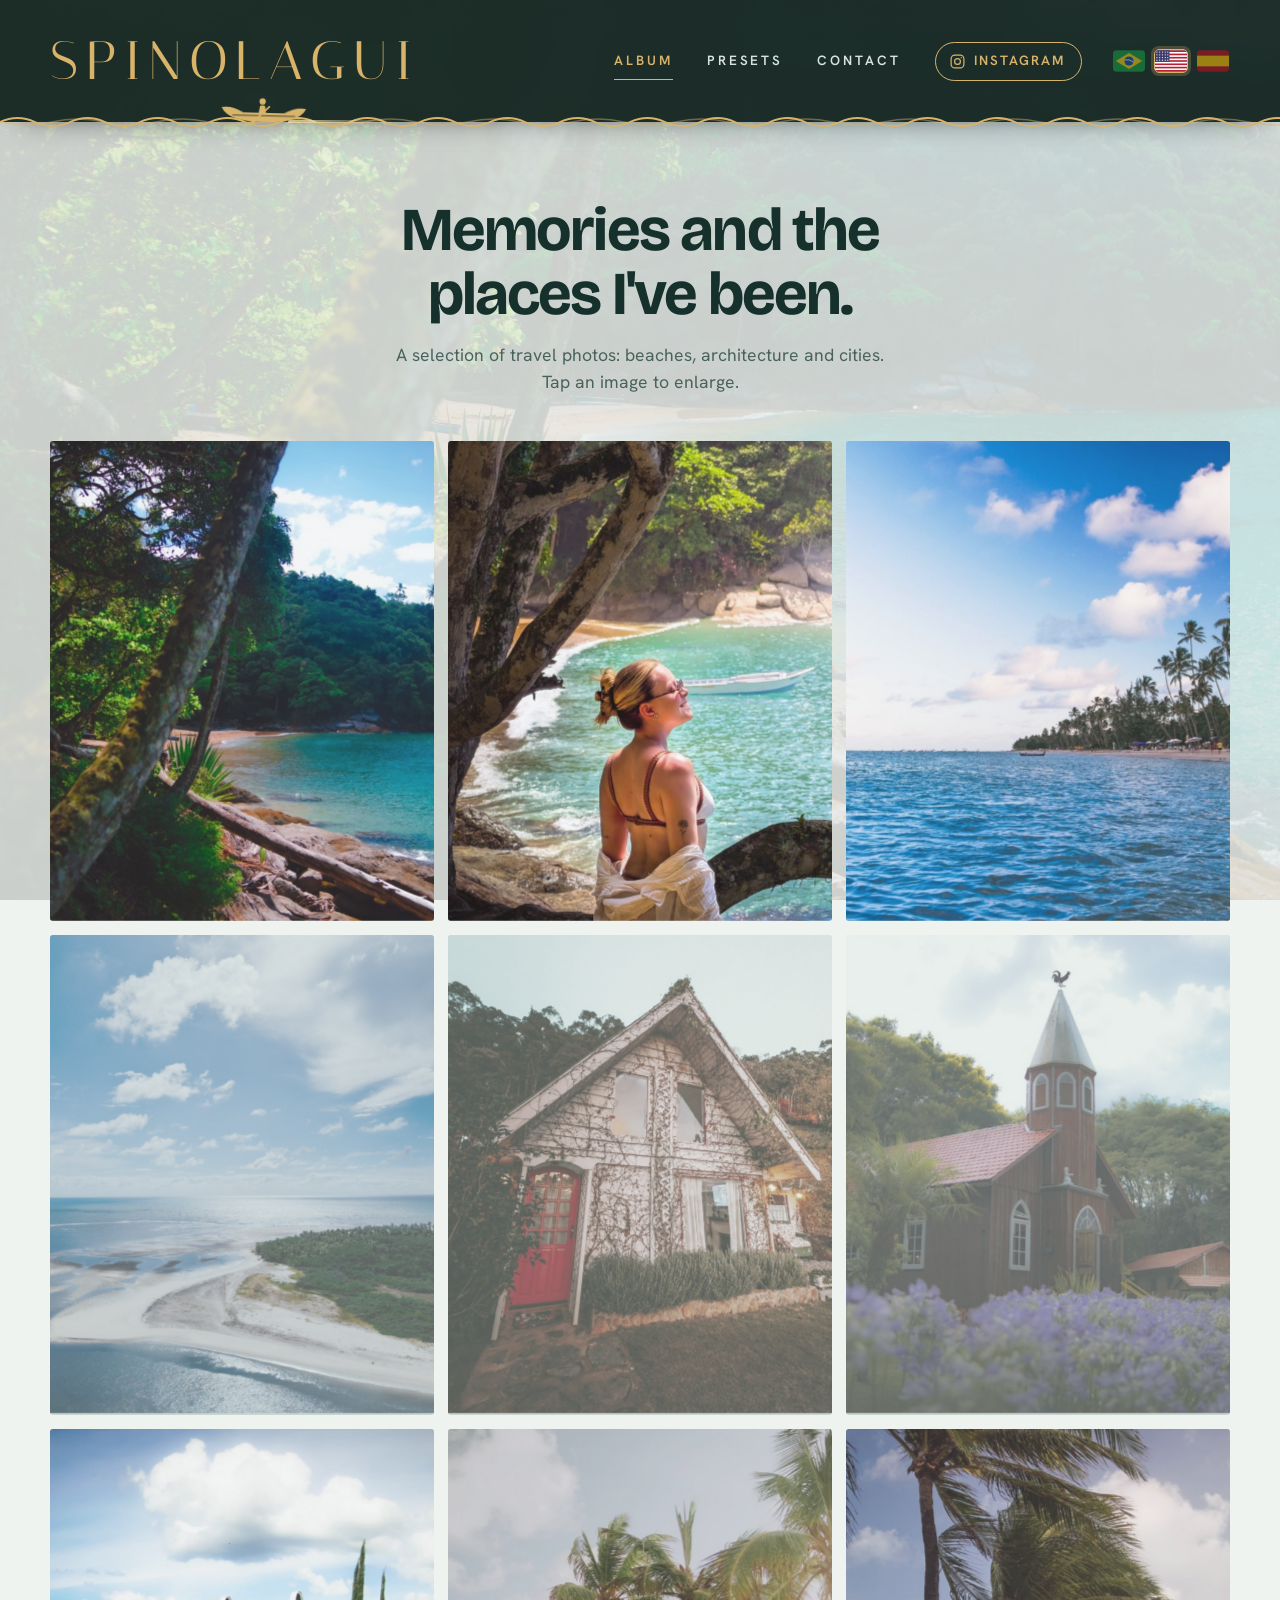
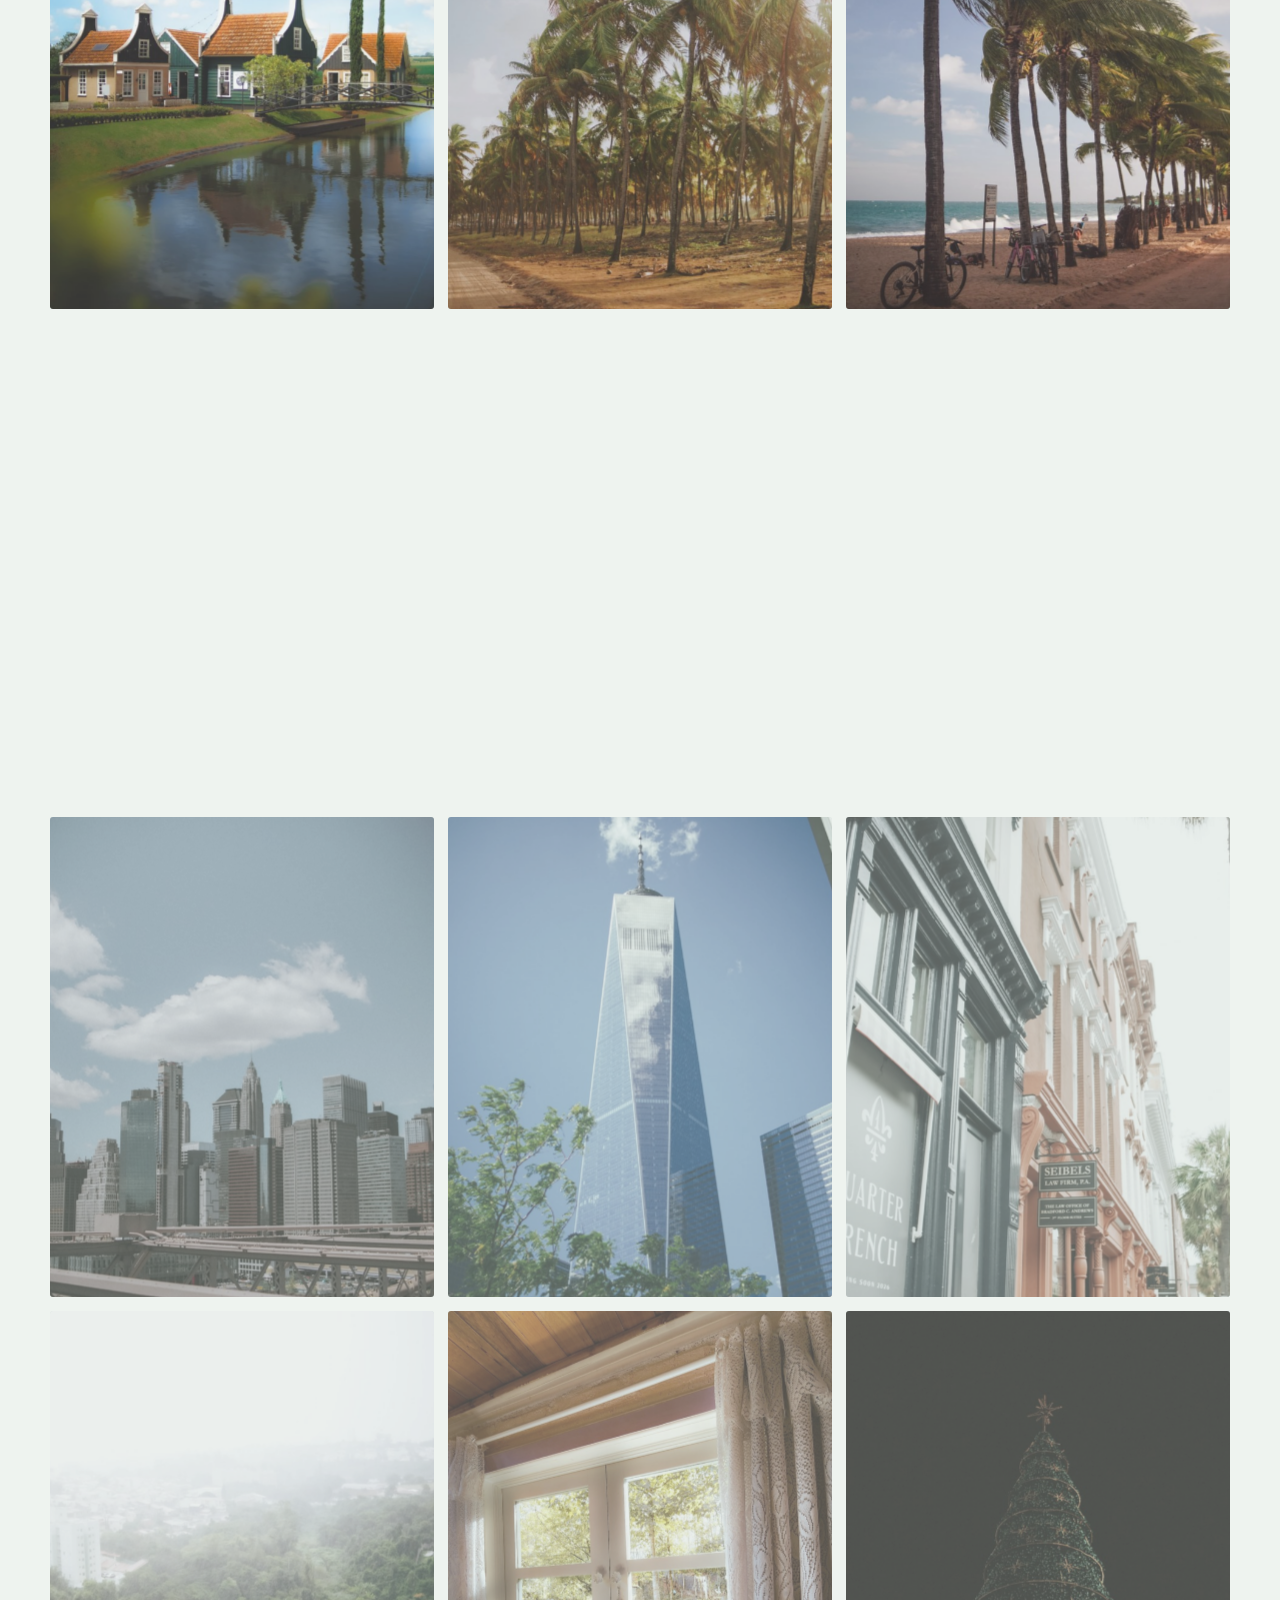
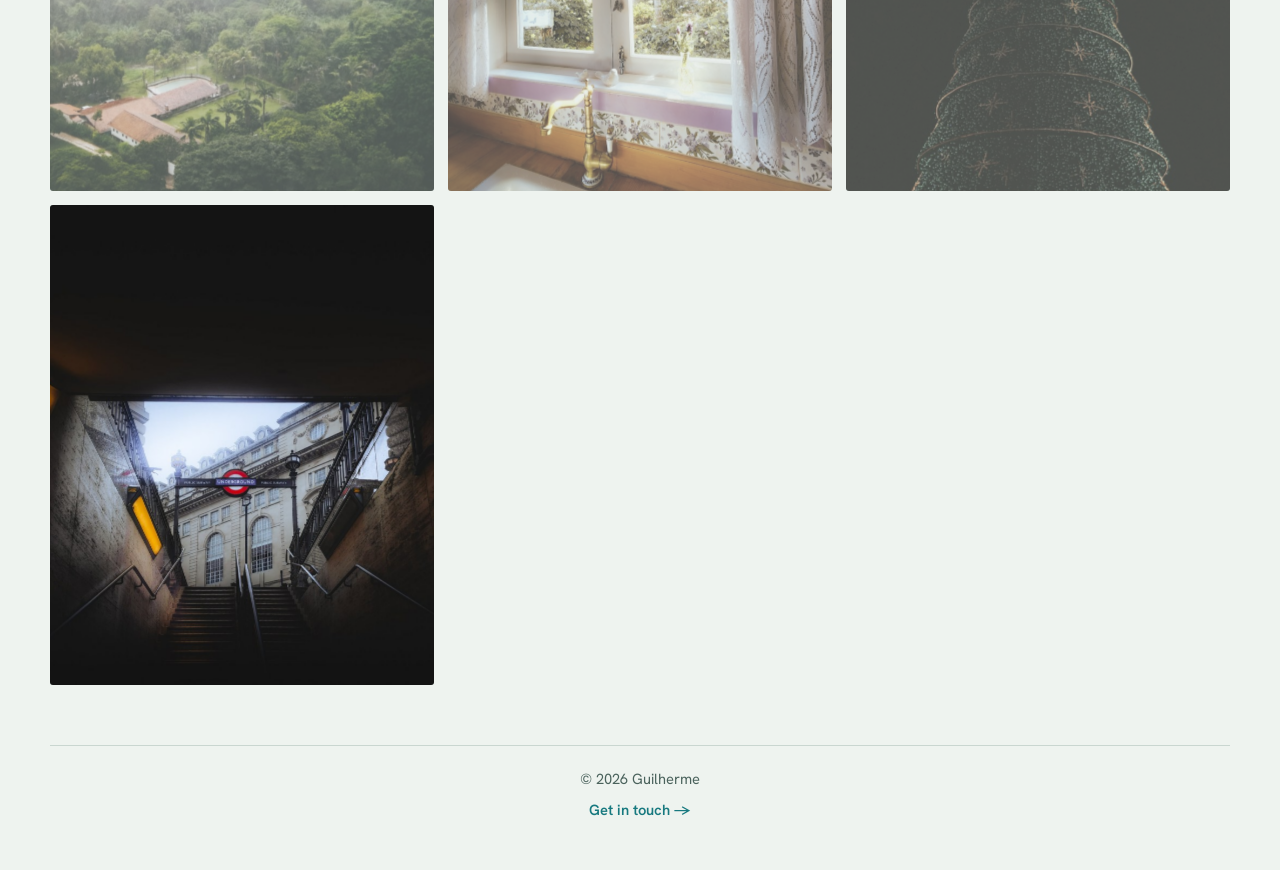
==== commit 5d0a3edf: "Corrige o cabeçalho tremendo perto do topo ao rolar O cabeçalho encolhia e crescia sem parar porque " ====
--- a/index.html
+++ b/index.html
@@ -7,7 +7,7 @@
   --font-display:'Bricolage Grotesque','Segoe UI',system-ui,sans-serif;--font-body:'Hanken Grotesk','Segoe UI',system-ui,sans-serif;--font-brand:'Italiana','Times New Roman',serif}
 @media (prefers-color-scheme:dark){:root:not([data-theme="light"]){--wash:#0f1d1a;--wash-rgb:15,29,26;--ink:#e8f0ec;--ink-soft:#a3b8b0;--accent:#4cc3c8;--accent-ink:#06201f;--line:#2a403a;--card:#14251f;color-scheme:dark}}
 :root[data-theme="dark"]{--wash:#0f1d1a;--wash-rgb:15,29,26;--ink:#e8f0ec;--ink-soft:#a3b8b0;--accent:#4cc3c8;--accent-ink:#06201f;--line:#2a403a;--card:#14251f;color-scheme:dark}
-*{box-sizing:border-box}
+html,body{overflow-anchor:none}*{box-sizing:border-box}
 body{margin:0;background:var(--wash);color:var(--ink);font-family:var(--font-body);font-size:17px;line-height:1.55;padding-block:0 48px;padding-left:max(16px,env(safe-area-inset-left,0px));padding-right:max(16px,env(safe-area-inset-right,0px));min-height:100vh}
 a:focus-visible,button:focus-visible{outline:3px solid var(--gold);outline-offset:3px;border-radius:4px}
 .wrap{max-width:1180px;margin:0 auto}
@@ -197,7 +197,7 @@
 f();window.addEventListener('scroll',function(){if(!tick){tick=true;requestAnimationFrame(f)}},{passive:true});window.addEventListener('resize',f);
 })();</script><script>(function(){var h=document.getElementById('top'),hin=h.querySelector('.hin'),boat=document.getElementById('boat'),wake=document.getElementById('wake'),svg=boat.querySelector('svg'),calm=window.matchMedia&&window.matchMedia('(prefers-reduced-motion: reduce)').matches,p=0,cur=null,tilt=0,t0=performance.now(),lo=0,hi=0;
 function y(){return window.pageYOffset||document.documentElement.scrollTop||0}
-function onS(){var v=y(),m=document.documentElement.scrollHeight-window.innerHeight;p=m>0?Math.min(1,Math.max(0,v/m)):0;h.classList.toggle('sm',v>40)}
+function onS(){var v=y(),m=document.documentElement.scrollHeight-window.innerHeight;p=m>0?Math.min(1,Math.max(0,v/m)):0;if(v>70)h.classList.add('sm');else if(v<8)h.classList.remove('sm')}
 function meas(){var r=hin.getBoundingClientRect();lo=r.left;hi=Math.max(r.left,r.right-boat.offsetWidth);if(cur===null)cur=lo}
 function tick(now){var tg=lo+p*(hi-lo),vel=tg-cur;cur+=vel*(calm?1:.09);var sp=Math.abs(vel),tl=Math.max(-9,Math.min(9,-vel*.3));tilt+=(tl-tilt)*.15;var t=(now-t0)/1000,by=calm?0:Math.sin(t*1.7)*1.8,rot=calm?0:Math.sin(t*1.2)*2.4;boat.style.transform='translate3d('+cur.toFixed(1)+'px,'+by.toFixed(2)+'px,0) rotate('+(tilt+rot).toFixed(2)+'deg)';
 var w=Math.min(110,sp*4.5),bw=boat.offsetWidth;wake.style.opacity=calm?0:Math.min(.9,sp/9).toFixed(2);wake.style.width=w.toFixed(0)+'px';if(vel>0){wake.classList.remove('l');wake.style.left=(cur+bw*.22-w).toFixed(1)+'px'}else{wake.classList.add('l');wake.style.left=(cur+bw*.78).toFixed(1)+'px'}requestAnimationFrame(tick)}
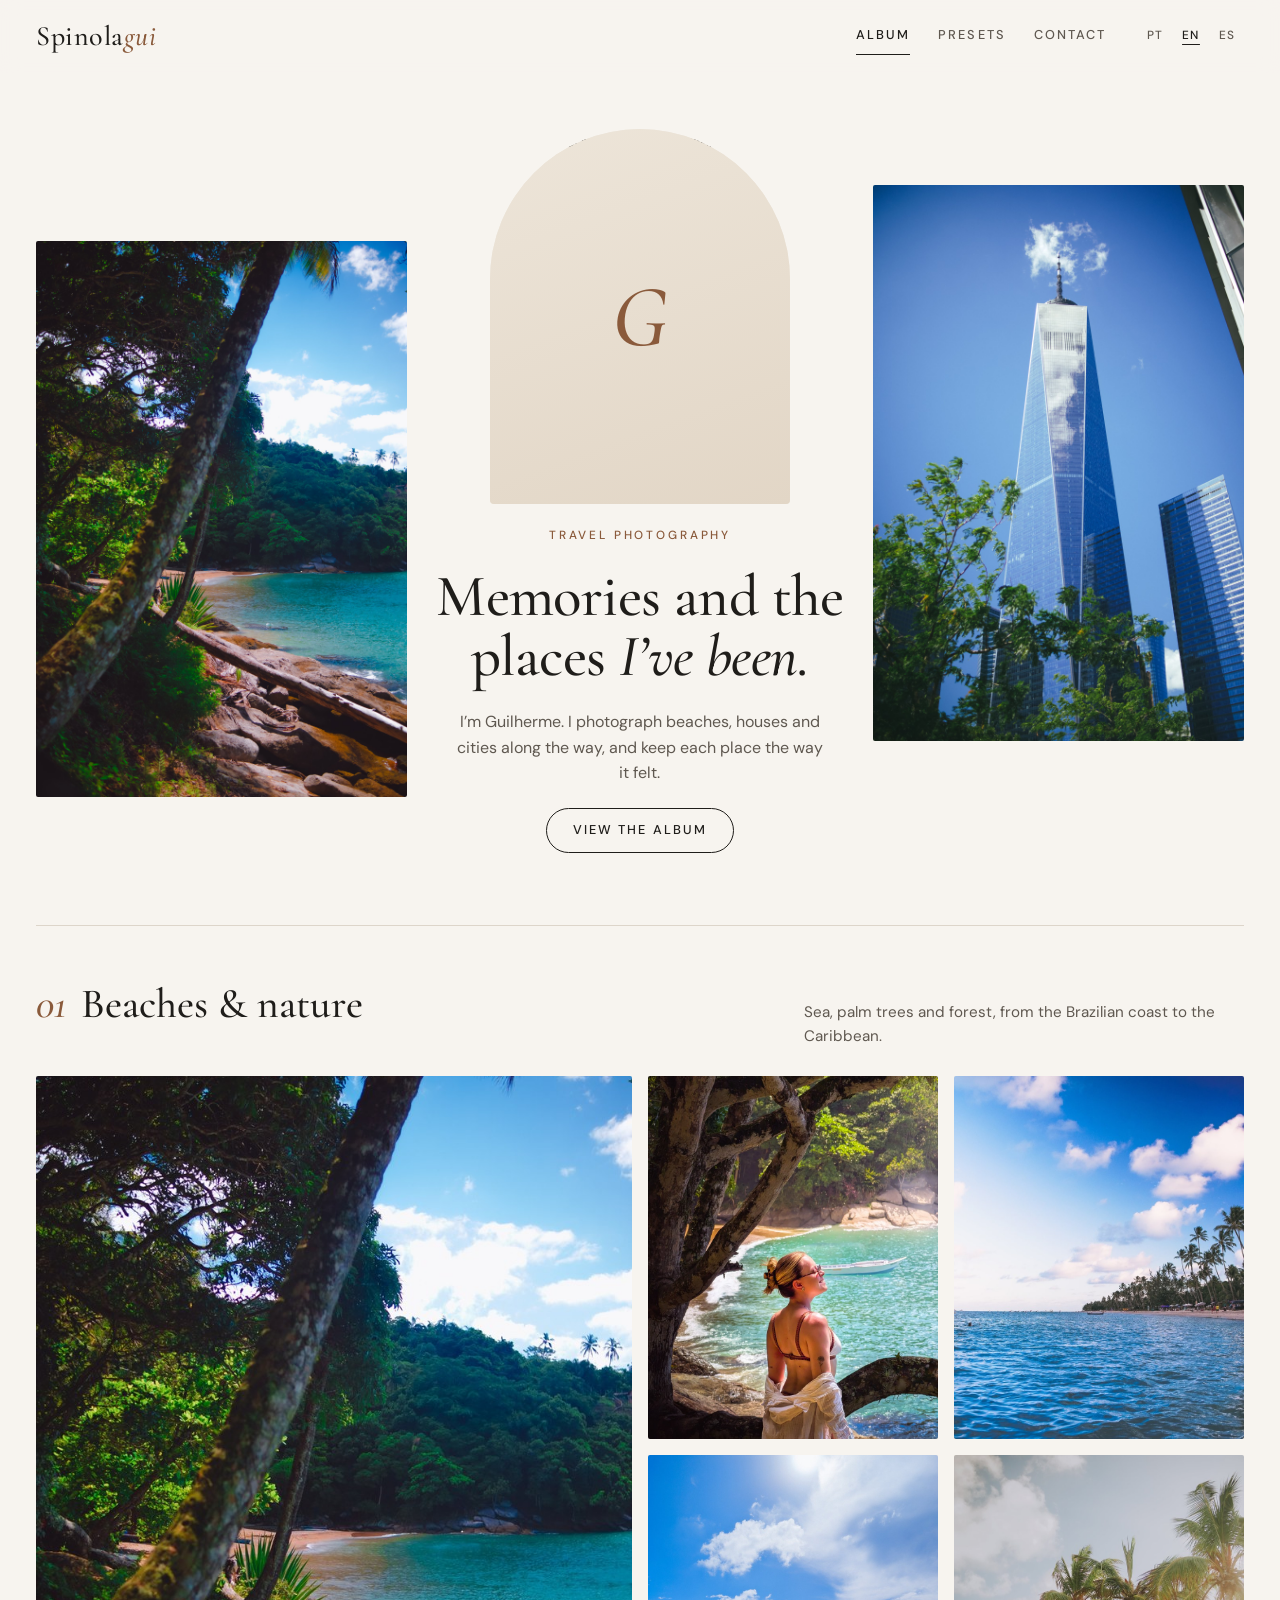
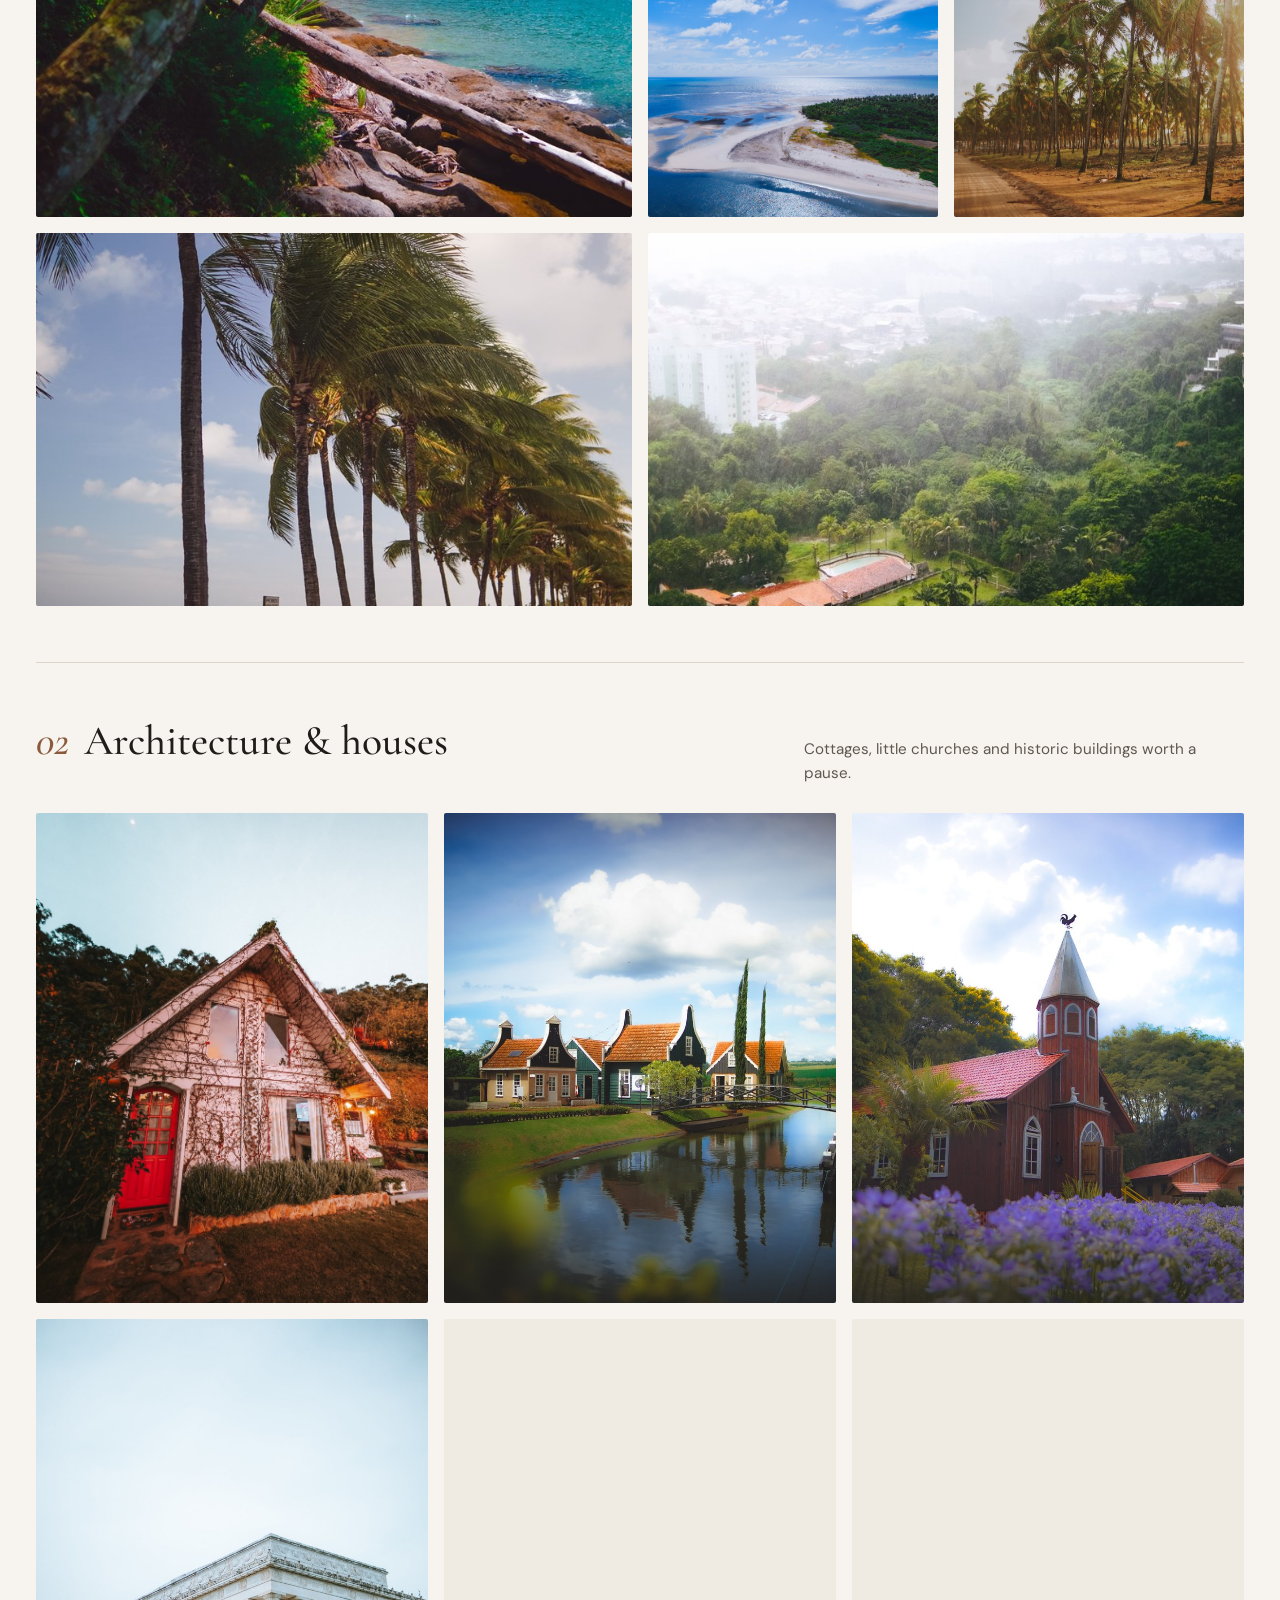
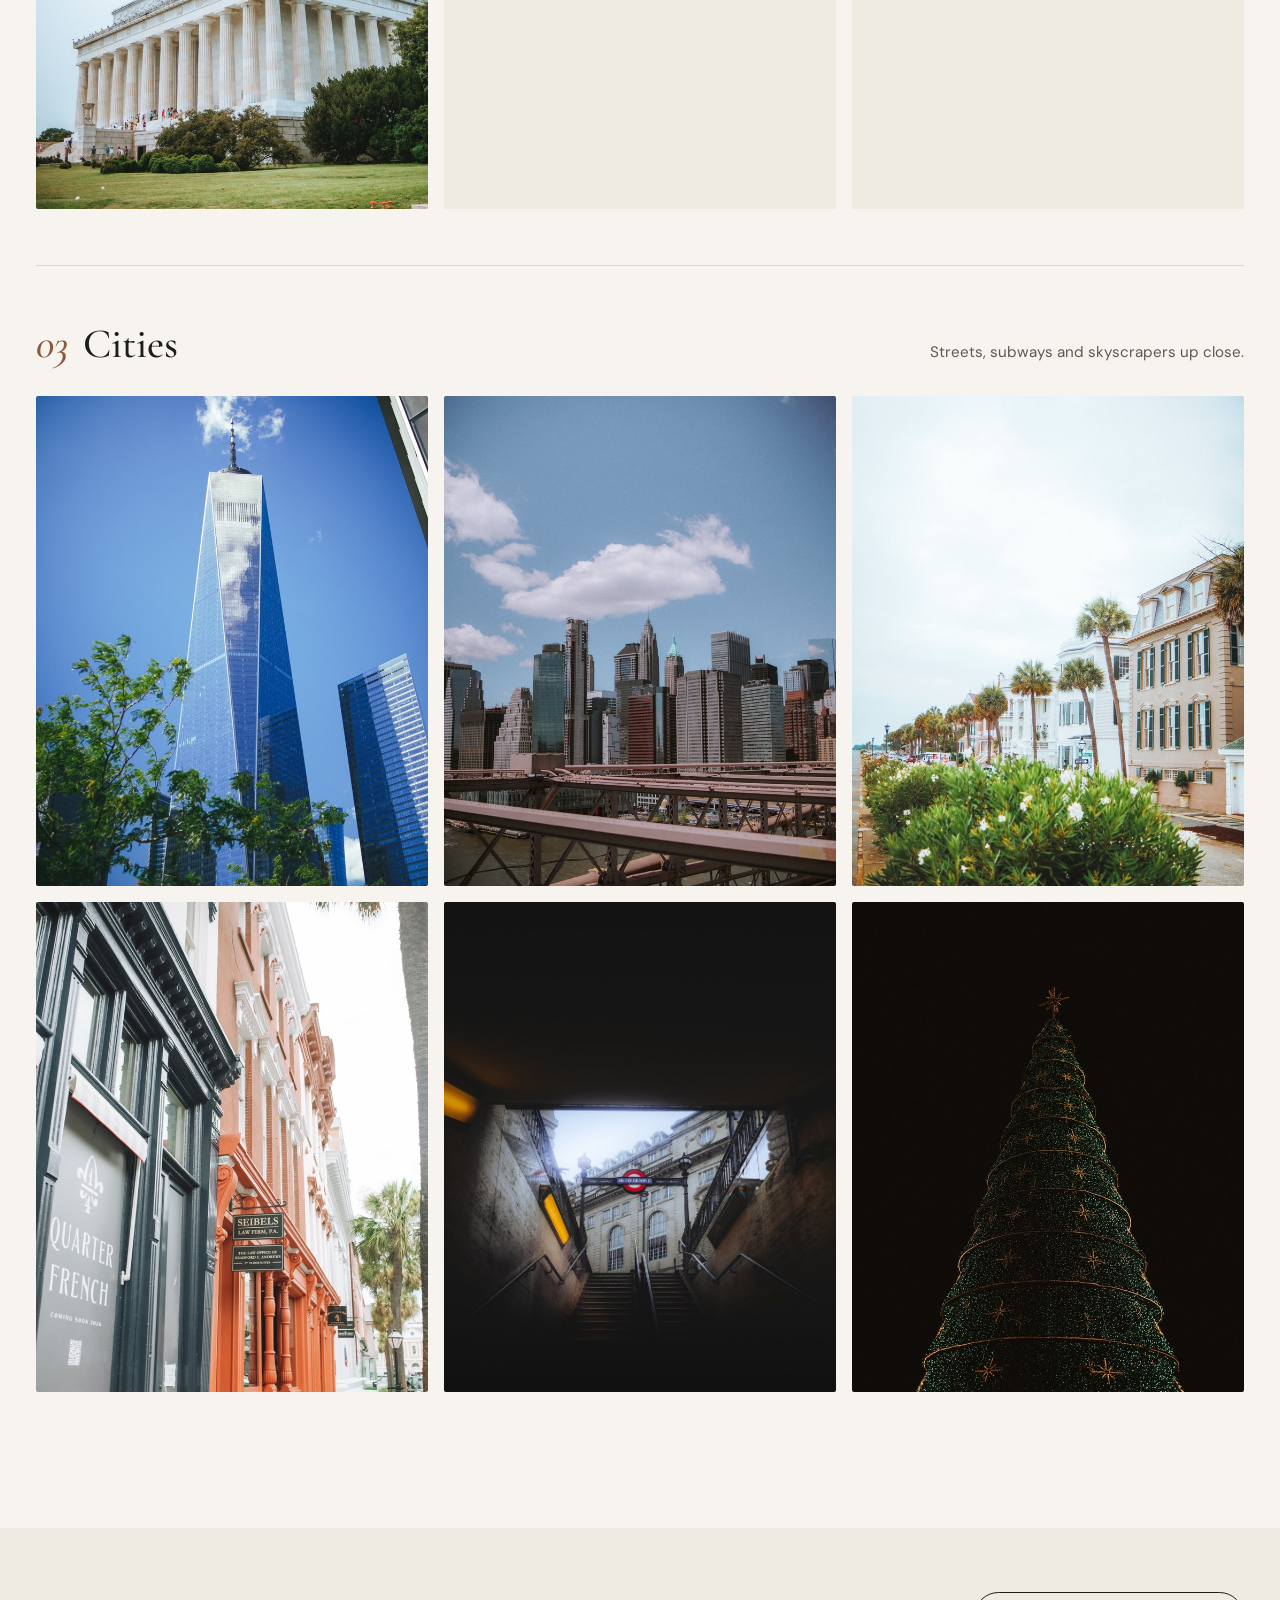
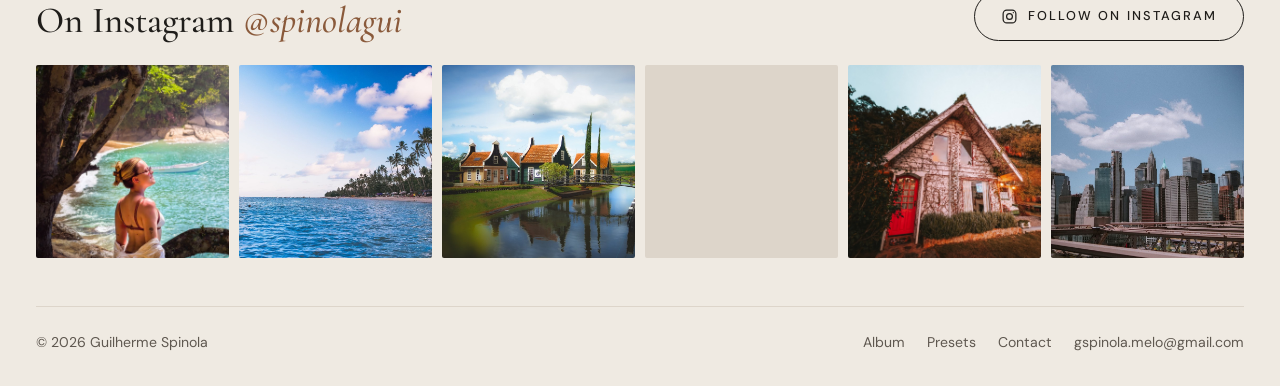
==== commit 700be490: "Redesenha o site: retrato no topo, álbum por categorias e rodapé com Instagram Fontes Cormorant Gara" ====
--- a/index.html
+++ b/index.html
@@ -1,209 +1,65 @@
-<!doctype html><html lang="pt-BR"><head><title>Guilherme Photography</title><meta charset=utf8><meta name=viewport content="width=device-width,initial-scale=1,viewport-fit=cover"><style>:root{color-scheme:light;box-sizing:border-box;padding-top:env(safe-area-inset-top,0px);padding-bottom:env(safe-area-inset-bottom,0px)}html{scroll-padding-top:env(safe-area-inset-top,0px)}body{margin:0;padding:0;font:14px -apple-system,BlinkMacSystemFont,sans-serif;background:#fff;color:#000}img{max-width:100%}[hidden]:not([hidden=until-found i]){display:none!important}</style></head><body>
-<link rel="preconnect" href="https://fonts.googleapis.com"><link rel="preconnect" href="https://fonts.gstatic.com" crossorigin><link rel="stylesheet" href="https://fonts.googleapis.com/css2?family=Italiana&family=Bricolage+Grotesque:opsz,wght@12..96,600;12..96,700&family=Hanken+Grotesk:wght@400;500;600&display=swap">
-<style>/* Layout: sticky gold header with canoe and waves, centered intro text, 3-column photo grid over a faded background photo that is revealed first on load. */
-:root{
-  --wash:#eef3ef;--wash-rgb:238,243,239;--ink:#16302b;--ink-soft:#4a625c;--accent:#17797f;--accent-ink:#fff;--line:#c9d6d0;--card:#f8fbf9;
-  --gold:#d8b36a;--gold-hi:#f1dba5;--gold-lo:#a9812f;--hdr:rgba(9,27,23,.9);--hdr-t:rgba(9,27,23,.72);
-  --font-display:'Bricolage Grotesque','Segoe UI',system-ui,sans-serif;--font-body:'Hanken Grotesk','Segoe UI',system-ui,sans-serif;--font-brand:'Italiana','Times New Roman',serif}
-@media (prefers-color-scheme:dark){:root:not([data-theme="light"]){--wash:#0f1d1a;--wash-rgb:15,29,26;--ink:#e8f0ec;--ink-soft:#a3b8b0;--accent:#4cc3c8;--accent-ink:#06201f;--line:#2a403a;--card:#14251f;color-scheme:dark}}
-:root[data-theme="dark"]{--wash:#0f1d1a;--wash-rgb:15,29,26;--ink:#e8f0ec;--ink-soft:#a3b8b0;--accent:#4cc3c8;--accent-ink:#06201f;--line:#2a403a;--card:#14251f;color-scheme:dark}
-html,body{overflow-anchor:none}*{box-sizing:border-box}
-body{margin:0;background:var(--wash);color:var(--ink);font-family:var(--font-body);font-size:17px;line-height:1.55;padding-block:0 48px;padding-left:max(16px,env(safe-area-inset-left,0px));padding-right:max(16px,env(safe-area-inset-right,0px));min-height:100vh}
-a:focus-visible,button:focus-visible{outline:3px solid var(--gold);outline-offset:3px;border-radius:4px}
-.wrap{max-width:1180px;margin:0 auto}
-
-/* background photo: shown first, then recedes behind everything */
-.bg{position:fixed;inset:0;z-index:-1;background:url(img/foto14.jpg) 62% 72%/cover no-repeat;animation:bgzoom 3.6s cubic-bezier(.2,.6,.2,1) backwards}
-.bg::after{content:"";position:absolute;inset:0;background:rgba(var(--wash-rgb),.84);animation:wash 1.6s ease 1.3s backwards}
-@keyframes bgzoom{from{transform:scale(1.14)}to{transform:scale(1)}}
-@keyframes wash{from{opacity:0}to{opacity:1}}
-@keyframes rise{from{opacity:0;transform:translateY(18px)}to{opacity:1;transform:none}}
-header,.wrap{animation:rise 1s ease 2.1s backwards}
-.splash{position:fixed;inset:0;z-index:60;display:grid;place-items:center;pointer-events:none;background:radial-gradient(ellipse at center,rgba(6,18,15,.5),rgba(6,18,15,0) 68%);animation:sp 3s ease forwards}
-@keyframes sp{0%,6%{opacity:0}22%{opacity:1}62%{opacity:1}100%{opacity:0;visibility:hidden}}
-.sp-in{text-align:center;padding:16px}
-.sp-name{display:block;font-family:var(--font-brand);font-size:clamp(2.1rem,9vw,5rem);letter-spacing:.28em;padding-left:.28em;color:var(--gold-hi);text-shadow:0 2px 28px rgba(0,0,0,.6);text-transform:uppercase}
-.sp-line{display:block;height:1px;width:0;margin:18px auto 0;background:var(--gold);animation:spl 1.6s ease .5s forwards}
-@keyframes spl{to{width:min(60vw,340px)}}
-html.seen .splash{display:none}
-html.seen .bg,html.seen .bg::after,html.seen header,html.seen .wrap{animation:none}
-
-/* header */
-header{--pad:34px;position:sticky;top:env(safe-area-inset-top,0px);z-index:20;background-color:var(--hdr);
-  background-image:radial-gradient(320px circle at var(--mx,-500px) var(--my,50%),rgba(216,179,106,.22),transparent 65%);
-  backdrop-filter:blur(14px) saturate(1.2);-webkit-backdrop-filter:blur(14px) saturate(1.2);
-  margin-left:calc(-1*max(16px,env(safe-area-inset-left,0px)));margin-right:calc(-1*max(16px,env(safe-area-inset-right,0px)));
-  padding-left:max(16px,env(safe-area-inset-left,0px));padding-right:max(16px,env(safe-area-inset-right,0px));
-  box-shadow:0 14px 30px -20px rgba(0,0,0,.65);transition:background-color .35s ease}
-header.sm{--pad:12px;background-color:var(--hdr-t)}
-body::before{content:"";position:fixed;inset:0 0 auto;height:env(safe-area-inset-top,0px);z-index:30;background:var(--hdr)}
-.hin{max-width:1180px;margin:0 auto;display:flex;flex-wrap:wrap;align-items:center;gap:8px 30px;padding-block:var(--pad);transition:padding .35s ease}
-.brand{margin-right:auto;display:block;text-decoration:none;line-height:1}
-.brand b{display:flex;font-family:var(--font-brand);font-weight:400;font-size:3.4rem;letter-spacing:.14em;text-transform:uppercase;line-height:1;transition:font-size .35s ease}
-.brand b i{font-style:normal;display:inline-block;color:var(--gold);cursor:default;transition:transform .3s cubic-bezier(.3,1.7,.5,1),color .25s,text-shadow .25s;animation:glint 7s ease-in-out infinite;animation-delay:calc(var(--k)*.16s)}
-.brand b i:hover{transform:translateY(-7px) scale(1.14);color:var(--gold-hi);text-shadow:0 0 20px rgba(241,219,165,.75)}
-@keyframes glint{0%,72%,100%{color:var(--gold)}82%{color:var(--gold-hi);text-shadow:0 0 14px rgba(241,219,165,.5)}}
-header.sm .brand b{font-size:2.3rem}
-nav{display:flex;align-items:center;gap:34px}
-nav a{position:relative;color:#d9e4df;text-decoration:none;font-weight:600;font-size:.84rem;letter-spacing:.22em;text-transform:uppercase;padding-block:8px;transition:color .25s}
-nav a::after{content:"";position:absolute;left:0;right:0;bottom:0;height:1px;background:var(--gold);transform:scaleX(0);transform-origin:center;transition:transform .35s ease}
-nav a:hover{color:var(--gold-hi)}
-nav a:hover::after,nav a[aria-current="page"]::after{transform:scaleX(1)}
-nav a[aria-current="page"]{color:var(--gold)}
-nav a.ig{display:inline-flex;align-items:center;gap:8px;padding:8px 16px 8px 13px;border:1px solid var(--gold);border-radius:999px;color:var(--gold);letter-spacing:.14em;transition:background .25s,color .25s,transform .25s}
-nav a.ig::after{display:none}
-nav a.ig svg{width:17px;height:17px;flex:none}
-nav a.ig:hover{background:var(--gold);color:#1a1405;transform:translateY(-2px)}
-.lang{display:flex;gap:8px;align-items:center}
-.lang button{width:34px;height:24px;padding:0;border:1px solid transparent;border-radius:5px;background:none;cursor:pointer;line-height:0;opacity:.55;transition:opacity .2s,transform .2s,border-color .2s,box-shadow .2s}
-.lang button svg{display:block;width:100%;height:100%;border-radius:4px}
-.lang button:hover{opacity:1;transform:translateY(-2px)}
-.lang button[aria-pressed="true"]{opacity:1;border-color:var(--gold);box-shadow:0 0 0 3px rgba(216,179,106,.25)}
-/* sea */
-.sea{position:absolute;left:0;right:0;bottom:-9px;height:18px;pointer-events:none;z-index:2}
-.wv{position:absolute;left:0;right:0;bottom:0;height:18px;background-repeat:repeat-x;background-position:0 50%}
-.wv.a{background-image:url("data:image/svg+xml,%3Csvg xmlns='http://www.w3.org/2000/svg' width='70' height='18' viewBox='0 0 70 18'%3E%3Cpath d='M0 9 Q17.5 1 35 9 T70 9' fill='none' stroke='%23d8b36a' stroke-width='1.8' stroke-linecap='round'/%3E%3C/svg%3E");background-size:70px 18px;animation:wva 5s linear infinite}
-.wv.b{opacity:.45;background-image:url("data:image/svg+xml,%3Csvg xmlns='http://www.w3.org/2000/svg' width='104' height='18' viewBox='0 0 104 18'%3E%3Cpath d='M0 9 Q26 15 52 9 T104 9' fill='none' stroke='%23d8b36a' stroke-width='1.3' stroke-linecap='round'/%3E%3C/svg%3E");background-size:104px 18px;animation:wvb 8s linear infinite reverse}
-@keyframes wva{to{background-position-x:70px}}
-@keyframes wvb{to{background-position-x:104px}}
-.wake{position:absolute;bottom:8px;height:3px;border-radius:3px;opacity:0;background:linear-gradient(90deg,transparent,rgba(241,219,165,.95))}
-.wake.l{background:linear-gradient(270deg,transparent,rgba(241,219,165,.95))}
-.boat{position:absolute;left:0;bottom:5px;width:88px;height:30px;color:var(--gold);transform-origin:50% 90%;will-change:transform;pointer-events:auto;cursor:pointer}
-.boat svg{display:block;width:100%;height:100%;overflow:visible;transform-origin:50% 100%}
-.boat svg.hop{animation:hop .75s ease}
-@keyframes hop{0%{transform:none}35%{transform:translateY(-16px) rotate(-9deg)}70%{transform:translateY(1px) rotate(5deg)}100%{transform:none}}
-
-/* home */
-.intro{text-align:center;margin:0 auto;padding-block:76px 46px;max-width:740px}
-.intro h1,.pg h1{font-family:var(--font-display);font-weight:700;font-size:clamp(2.2rem,6vw,3.8rem);line-height:1.04;letter-spacing:-.03em;margin:0 0 16px;text-wrap:balance}
-.intro p{margin:0 auto;color:var(--ink-soft);font-size:1.1rem;max-width:52ch}
-.grid{display:grid;grid-template-columns:repeat(3,minmax(0,1fr));gap:14px}
-.grid button{display:block;width:100%;margin:0;padding:0;border:0;background:var(--line);border-radius:3px;overflow:hidden;cursor:zoom-in;aspect-ratio:4/5;position:relative}
-.grid img{display:block;width:100%;height:100%;object-fit:cover;transform:translate3d(0,var(--py,0%),0);scale:1.16;opacity:calc(1 - var(--d,0)*.4);filter:saturate(calc(1 - var(--d,0)*.4));transition:scale .6s ease;will-change:transform}
-.grid button:hover img{scale:1.21}
-.grid button.rv{opacity:0;transform:translateY(34px) scale(.98);transition:opacity .8s ease var(--dl,0ms),transform .8s cubic-bezier(.2,.7,.2,1) var(--dl,0ms)}
-.grid button.rv.in{opacity:1;transform:none}
-footer{margin-top:60px;padding-top:22px;border-top:1px solid var(--line);color:var(--ink-soft);font-size:.92rem;display:flex;flex-direction:column;align-items:center;gap:8px;text-align:center}
-footer a{color:var(--accent);font-weight:600;text-decoration:none}
-/* lightbox */
-.lb{position:fixed;inset:0;z-index:50;background:rgba(6,14,12,.94);display:flex;align-items:center;justify-content:center;padding:max(16px,env(safe-area-inset-top,0px)) 16px max(16px,env(safe-area-inset-bottom,0px))}
-.lb[hidden]{display:none}
-.lb img{max-width:100%;max-height:100%;object-fit:contain;display:block}
-.lb button{position:absolute;background:rgba(255,255,255,.12);color:#fff;border:0;width:48px;height:48px;border-radius:50%;font-size:1.5rem;cursor:pointer}
-.lb button:hover{background:rgba(255,255,255,.24)}
-.lb .x{top:max(14px,env(safe-area-inset-top,0px));right:max(14px,env(safe-area-inset-right,0px))}
-.lb .p{left:max(10px,env(safe-area-inset-left,0px));top:50%;transform:translateY(-50%)}
-.lb .n{right:max(10px,env(safe-area-inset-right,0px));top:50%;transform:translateY(-50%)}
-.lb .c{position:absolute;bottom:max(14px,env(safe-area-inset-bottom,0px));left:50%;transform:translateX(-50%);color:#cfe0da;font-size:.85rem;letter-spacing:.12em;font-variant-numeric:tabular-nums}
-
-/* inner pages */
-.pg{padding-block:76px 0;text-align:center}
-.pg .lead{color:var(--ink-soft);margin:0 auto 44px;max-width:58ch;font-size:1.08rem}
-.pg h2{font-family:var(--font-display);font-weight:700;font-size:1.6rem;letter-spacing:-.02em;margin:0 0 6px}
-.pg .sub{color:var(--ink-soft);margin:0 auto 28px;max-width:60ch}
-.social{display:grid;grid-template-columns:repeat(3,minmax(0,1fr));gap:16px;max-width:860px;margin:0 auto}
-.sn{display:flex;flex-direction:column;align-items:center;gap:10px;padding:30px 18px 24px;border:1px solid var(--gold-lo);border-radius:14px;background:rgba(var(--wash-rgb),.82);backdrop-filter:blur(6px);color:var(--ink);text-decoration:none;min-width:0;transition:transform .3s,background .3s,border-color .3s,color .3s}
-.sn:hover{transform:translateY(-5px);background:#0b1f1b;border-color:var(--gold);color:#e8f0ec}
-.sn .ic{width:64px;height:64px;border-radius:50%;background:linear-gradient(135deg,var(--gold-hi),var(--gold));color:#1a1405;display:grid;place-items:center;flex:none}
-.sn .ic svg{width:30px;height:30px}
-.sn .tx{display:grid;gap:2px;justify-items:center;text-align:center;min-width:0}
-.sn b{font-family:var(--font-display);font-size:1.25rem;letter-spacing:-.01em}
-.sn .h{font-size:.92rem;opacity:.8;overflow-wrap:anywhere}
-.sn .go{margin-top:6px;display:inline-block;background:linear-gradient(135deg,var(--gold-hi),var(--gold));color:#1a1405;font:700 .78rem var(--font-body);letter-spacing:.16em;text-transform:uppercase;padding:9px 20px;border-radius:999px}
-.em{max-width:860px;margin:16px auto 0;display:flex;flex-wrap:wrap;align-items:center;justify-content:center;gap:10px 18px;padding:18px;border:1px solid var(--line);border-radius:12px;background:rgba(var(--wash-rgb),.8);backdrop-filter:blur(6px)}
-.em .k{font-size:.72rem;letter-spacing:.16em;text-transform:uppercase;color:var(--ink-soft);font-weight:600}
-.em .v{font-family:var(--font-display);font-weight:600;font-size:1.15rem;overflow-wrap:anywhere;min-width:0}
-.cp{font:inherit;font-size:.86rem;font-weight:600;border:1px solid var(--gold-lo);background:transparent;color:var(--ink);border-radius:999px;padding:8px 18px;cursor:pointer}
-.cp:hover{background:var(--gold);color:#1a1405;border-color:var(--gold)}
-.steps{display:grid;grid-template-columns:repeat(3,minmax(0,1fr));gap:20px;list-style:none;margin:0;padding:0;text-align:left}
-.step{display:flex;flex-direction:column;gap:14px;min-width:0}
-.ph{width:100%;aspect-ratio:9/16;border-radius:10px;border:1.5px dashed var(--gold-lo);background:rgba(var(--wash-rgb),.6);display:flex;align-items:center;justify-content:center;text-align:center;padding:16px;color:var(--ink-soft);font-size:.78rem;letter-spacing:.14em;text-transform:uppercase;line-height:1.6}
-.step img{width:100%;aspect-ratio:9/16;border-radius:10px;display:block;object-fit:cover}
-.step .t{display:flex;gap:12px;align-items:flex-start}
-.step .no{flex:none;width:34px;height:34px;border-radius:50%;background:#0b1f1b;border:1px solid var(--gold);color:var(--gold-hi);font-family:var(--font-brand);font-size:1.15rem;display:flex;align-items:center;justify-content:center;line-height:1}
-.step h3{margin:0 0 3px;font-size:1.02rem;font-weight:600;line-height:1.3}
-.step p{margin:0;color:var(--ink-soft);font-size:.92rem;line-height:1.5}
-.dl{margin-top:56px;padding:32px 28px;border:1px solid var(--line);border-radius:12px;background:rgba(var(--wash-rgb),.8);backdrop-filter:blur(6px);display:flex;flex-direction:column;align-items:center;gap:18px;text-align:center}
-.dl h2{margin:0 0 4px}.dl p{margin:0 auto;color:var(--ink-soft);max-width:46ch;font-size:.95rem}
-.btn-gold{display:inline-flex;align-items:center;gap:10px;background:linear-gradient(135deg,var(--gold-hi),var(--gold));color:#1a1405;font:700 .9rem var(--font-body);letter-spacing:.14em;text-transform:uppercase;padding:15px 28px;border-radius:999px;text-decoration:none;border:0}
-.btn-gold[aria-disabled="true"]{opacity:.55;cursor:not-allowed;filter:grayscale(.3)}
-.btn-gold svg{width:18px;height:18px}
-
-@media (max-width:900px){.steps{grid-template-columns:repeat(2,minmax(0,1fr))}}
-@media (max-width:640px){
-  .social{grid-template-columns:1fr;gap:12px}
-  .sn{flex-direction:row;text-align:left;padding:16px;gap:14px}
-  .sn .ic{width:52px;height:52px}.sn .ic svg{width:26px;height:26px}
-  .sn .tx{justify-items:start;text-align:left}.sn .go{margin:0 0 0 auto}
-}
-@media (max-width:520px){
-  header{--pad:14px}header.sm{--pad:9px}
-  .hin{gap:6px 12px}
-  nav{order:3;width:100%;justify-content:space-between;gap:10px}
-  nav a{font-size:.66rem;letter-spacing:.12em}
-  nav a.ig{padding:7px}nav a.ig svg{width:18px;height:18px}nav a.ig span{display:none}
-  .brand b{font-size:clamp(1.35rem,7.4vw,1.9rem);letter-spacing:.08em}header.sm .brand b{font-size:clamp(1.2rem,6.2vw,1.5rem)}
-  .lang{gap:6px}.lang button{width:28px;height:20px}
-  .boat{width:60px;height:21px}
-  .steps{gap:14px}.step p{font-size:.86rem}.dl{padding:22px}
-  .intro,.pg{padding-block-start:44px}
-}
-@media (prefers-reduced-motion:reduce){*{transition:none!important}.bg,.bg::after,header,.wrap,.wv,.brand b i{animation:none}.splash{display:none}}
-</style>
-<script>try{if(sessionStorage.getItem('seen'))document.documentElement.classList.add('seen');else sessionStorage.setItem('seen','1')}catch(e){}</script><div class="bg" aria-hidden="true"></div><div class="splash" aria-hidden="true"><div class="sp-in"><span class="sp-name">Spinolagui</span><i class="sp-line"></i></div></div><header id="top"><div class="hin">
-<a class="brand" href="index.html" data-a="aria-label:home_aria" aria-label="spinolagui, photo album, home"><b aria-hidden="true"><i style="--k:0">S</i><i style="--k:1">P</i><i style="--k:2">I</i><i style="--k:3">N</i><i style="--k:4">O</i><i style="--k:5">L</i><i style="--k:6">A</i><i style="--k:7">G</i><i style="--k:8">U</i><i style="--k:9">I</i></b></a>
-<nav data-a="aria-label:nav_aria" aria-label="Main"><a href="index.html" aria-current="page" data-i="nav_album">Album</a><a href="presets.html" data-i="nav_presets">Presets</a><a href="contact.html" data-i="nav_contact">Contact</a><a class="ig" href="https://instagram.com/spinolagui" target="_blank" rel="noopener" data-a="aria-label:ig_aria" aria-label="Instagram @spinolagui (opens in a new tab)"><svg viewBox="0 0 24 24" fill="none" stroke="currentColor" stroke-width="1.7" stroke-linecap="round" stroke-linejoin="round" aria-hidden="true"><rect x="3" y="3" width="18" height="18" rx="5.2"/><circle cx="12" cy="12" r="4.1"/><circle cx="17.4" cy="6.6" r=".9" fill="currentColor" stroke="none"/></svg><span>Instagram</span></a></nav>
-<div class="lang" role="group" data-a="aria-label:lang_aria" aria-label="Language"><button type="button" data-l="pt" aria-pressed="false" title="Português" aria-label="Português"><svg viewBox="0 0 30 20" aria-hidden="true"><rect width="30" height="20" fill="#169b45"/><path d="M15 2.4 27.4 10 15 17.6 2.6 10Z" fill="#f7d117"/><circle cx="15" cy="10" r="4.3" fill="#1b4da1"/><path d="M10.8 9.1Q15 7.8 19.2 11" stroke="#fff" stroke-width=".8" fill="none"/></svg></button><button type="button" data-l="en" aria-pressed="false" title="English" aria-label="English"><svg viewBox="0 0 30 20" aria-hidden="true"><rect width="30" height="20" fill="#fff"/><rect y="0.00" width="30" height="1.54" fill="#b22234"/><rect y="3.08" width="30" height="1.54" fill="#b22234"/><rect y="6.15" width="30" height="1.54" fill="#b22234"/><rect y="9.23" width="30" height="1.54" fill="#b22234"/><rect y="12.31" width="30" height="1.54" fill="#b22234"/><rect y="15.38" width="30" height="1.54" fill="#b22234"/><rect y="18.46" width="30" height="1.54" fill="#b22234"/><rect width="13.6" height="10.8" fill="#3c3b6e"/><circle cx="1.8" cy="1.6" r=".55" fill="#fff"/><circle cx="1.8" cy="4.2" r=".55" fill="#fff"/><circle cx="1.8" cy="6.8" r=".55" fill="#fff"/><circle cx="1.8" cy="9.2" r=".55" fill="#fff"/><circle cx="4.4" cy="1.6" r=".55" fill="#fff"/><circle cx="4.4" cy="4.2" r=".55" fill="#fff"/><circle cx="4.4" cy="6.8" r=".55" fill="#fff"/><circle cx="4.4" cy="9.2" r=".55" fill="#fff"/><circle cx="7" cy="1.6" r=".55" fill="#fff"/><circle cx="7" cy="4.2" r=".55" fill="#fff"/><circle cx="7" cy="6.8" r=".55" fill="#fff"/><circle cx="7" cy="9.2" r=".55" fill="#fff"/><circle cx="9.6" cy="1.6" r=".55" fill="#fff"/><circle cx="9.6" cy="4.2" r=".55" fill="#fff"/><circle cx="9.6" cy="6.8" r=".55" fill="#fff"/><circle cx="9.6" cy="9.2" r=".55" fill="#fff"/><circle cx="12" cy="1.6" r=".55" fill="#fff"/><circle cx="12" cy="4.2" r=".55" fill="#fff"/><circle cx="12" cy="6.8" r=".55" fill="#fff"/><circle cx="12" cy="9.2" r=".55" fill="#fff"/></svg></button><button type="button" data-l="es" aria-pressed="false" title="Español" aria-label="Español"><svg viewBox="0 0 30 20" aria-hidden="true"><rect width="30" height="20" fill="#c60b1e"/><rect y="5" width="30" height="10" fill="#ffc400"/></svg></button></div>
-</div><div class="sea" aria-hidden="true"><i class="wv b"></i><i class="wv a"></i><i class="wake" id="wake"></i><div class="boat" id="boat"><svg viewBox="0 0 64 22" fill="currentColor" aria-hidden="true"><path d="M1 9 Q8 7.5 17 12.5 L47 12.5 Q56 7.5 63 9 Q58 19.5 32 19.5 Q6 19.5 1 9Z"/><path d="M9 14.6 H55" stroke="#0b1f1b" stroke-width="1" opacity=".55" fill="none"/><circle cx="31" cy="4.2" r="2.3"/><path d="M28.3 12.5 L29.2 7.4 Q31 6.4 32.8 7.4 L33.7 12.5Z"/><path d="M36 8 L25.5 18" stroke="currentColor" stroke-width="1.2" stroke-linecap="round" fill="none"/><ellipse cx="24.8" cy="18.8" rx="1.3" ry="2.6" transform="rotate(45 24.8 18.8)"/></svg></div></div></header>
-<div class="wrap">
-<section class="intro"><h1 data-i="intro_h1">Memories and the places I've been.</h1><p data-i="intro_p">A selection of travel photos: beaches, architecture and cities. Tap an image to enlarge.</p></section>
-<main><div class="grid" id="grid"><button type="button" data-n="1" data-t="19" data-a="aria-label:enlarge" aria-label="Enlarge photo 1 of 19"><img src="img/foto14-t.jpg" width="733" height="1100" data-n="1" data-a="alt:photo_alt" alt="Photo 1 of the album" loading="eager"></button><button type="button" data-n="2" data-t="19" data-a="aria-label:enlarge" aria-label="Enlarge photo 2 of 19"><img src="img/foto13-t.jpg" width="828" height="1100" data-n="2" data-a="alt:photo_alt" alt="Photo 2 of the album" loading="eager"></button><button type="button" data-n="3" data-t="19" data-a="aria-label:enlarge" aria-label="Enlarge photo 3 of 19"><img src="img/foto06-t.jpg" width="733" height="1100" data-n="3" data-a="alt:photo_alt" alt="Photo 3 of the album" loading="eager"></button><button type="button" data-n="4" data-t="19" data-a="aria-label:enlarge" aria-label="Enlarge photo 4 of 19"><img src="img/foto07-t.jpg" width="827" height="1100" data-n="4" data-a="alt:photo_alt" alt="Photo 4 of the album" loading="eager"></button><button type="button" data-n="5" data-t="19" data-a="aria-label:enlarge" aria-label="Enlarge photo 5 of 19"><img src="img/foto17-t.jpg" width="825" height="1100" data-n="5" data-a="alt:photo_alt" alt="Photo 5 of the album" loading="lazy"></button><button type="button" data-n="6" data-t="19" data-a="aria-label:enlarge" aria-label="Enlarge photo 6 of 19"><img src="img/foto08-t.jpg" width="733" height="1100" data-n="6" data-a="alt:photo_alt" alt="Photo 6 of the album" loading="lazy"></button><button type="button" data-n="7" data-t="19" data-a="aria-label:enlarge" aria-label="Enlarge photo 7 of 19"><img src="img/foto09-t.jpg" width="733" height="1100" data-n="7" data-a="alt:photo_alt" alt="Photo 7 of the album" loading="lazy"></button><button type="button" data-n="8" data-t="19" data-a="aria-label:enlarge" aria-label="Enlarge photo 8 of 19"><img src="img/foto04-t.jpg" width="733" height="1100" data-n="8" data-a="alt:photo_alt" alt="Photo 8 of the album" loading="lazy"></button><button type="button" data-n="9" data-t="19" data-a="aria-label:enlarge" aria-label="Enlarge photo 9 of 19"><img src="img/foto05-t.jpg" width="733" height="1100" data-n="9" data-a="alt:photo_alt" alt="Photo 9 of the album" loading="lazy"></button><button type="button" data-n="10" data-t="19" data-a="aria-label:enlarge" aria-label="Enlarge photo 10 of 19"><img src="img/foto02-t.jpg" width="733" height="1100" data-n="10" data-a="alt:photo_alt" alt="Photo 10 of the album" loading="lazy"></button><button type="button" data-n="11" data-t="19" data-a="aria-label:enlarge" aria-label="Enlarge photo 11 of 19"><img src="img/foto03-t.jpg" width="733" height="1100" data-n="11" data-a="alt:photo_alt" alt="Photo 11 of the album" loading="lazy"></button><button type="button" data-n="12" data-t="19" data-a="aria-label:enlarge" aria-label="Enlarge photo 12 of 19"><img src="img/foto15-t.jpg" width="733" height="1100" data-n="12" data-a="alt:photo_alt" alt="Photo 12 of the album" loading="lazy"></button><button type="button" data-n="13" data-t="19" data-a="aria-label:enlarge" aria-label="Enlarge photo 13 of 19"><img src="img/foto18-t.jpg" width="733" height="1100" data-n="13" data-a="alt:photo_alt" alt="Photo 13 of the album" loading="lazy"></button><button type="button" data-n="14" data-t="19" data-a="aria-label:enlarge" aria-label="Enlarge photo 14 of 19"><img src="img/foto19-t.jpg" width="733" height="1100" data-n="14" data-a="alt:photo_alt" alt="Photo 14 of the album" loading="lazy"></button><button type="button" data-n="15" data-t="19" data-a="aria-label:enlarge" aria-label="Enlarge photo 15 of 19"><img src="img/foto01-t.jpg" width="733" height="1100" data-n="15" data-a="alt:photo_alt" alt="Photo 15 of the album" loading="lazy"></button><button type="button" data-n="16" data-t="19" data-a="aria-label:enlarge" aria-label="Enlarge photo 16 of 19"><img src="img/foto12-t.jpg" width="733" height="1100" data-n="16" data-a="alt:photo_alt" alt="Photo 16 of the album" loading="lazy"></button><button type="button" data-n="17" data-t="19" data-a="aria-label:enlarge" aria-label="Enlarge photo 17 of 19"><img src="img/foto16-t.jpg" width="825" height="1100" data-n="17" data-a="alt:photo_alt" alt="Photo 17 of the album" loading="lazy"></button><button type="button" data-n="18" data-t="19" data-a="aria-label:enlarge" aria-label="Enlarge photo 18 of 19"><img src="img/foto10-t.jpg" width="733" height="1100" data-n="18" data-a="alt:photo_alt" alt="Photo 18 of the album" loading="lazy"></button><button type="button" data-n="19" data-t="19" data-a="aria-label:enlarge" aria-label="Enlarge photo 19 of 19"><img src="img/foto11-t.jpg" width="825" height="1100" data-n="19" data-a="alt:photo_alt" alt="Photo 19 of the album" loading="lazy"></button></div></main>
-<footer><span>© 2026 Guilherme</span><a href="contact.html" data-i="foot_contact">Get in touch →</a></footer>
+<!doctype html>
+<html lang="pt-BR">
+<head>
+<meta charset="utf-8">
+<meta name="viewport" content="width=device-width,initial-scale=1,viewport-fit=cover">
+<title>Spinolagui — Fotografia de viagem</title>
+<meta name="description" content="Fotos de viagem de Guilherme Spinola: praias, arquitetura e cidades.">
+<link rel="preconnect" href="https://fonts.googleapis.com">
+<link rel="preconnect" href="https://fonts.gstatic.com" crossorigin>
+<link rel="stylesheet" href="https://fonts.googleapis.com/css2?family=Cormorant+Garamond:ital,wght@0,500;0,600;1,500&family=DM+Sans:opsz,wght@9..40,400;9..40,500;9..40,600&display=swap">
+<link rel="stylesheet" href="css/site.css">
+</head>
+<body>
+<a class="skip" href="#main" data-i="skip">Pular para o conteúdo</a>
+<header class="hd"><div class="wrap">
+<a class="brand" href="index.html" data-a="aria-label:home_aria" aria-label="Spinolagui, início">Spinola<em>gui</em></a>
+<nav class="nav" data-a="aria-label:nav_aria" aria-label="Principal"><a href="index.html" aria-current="page" data-i="nav_album">Álbum</a><a href="presets.html" data-i="nav_presets">Presets</a><a href="contact.html" data-i="nav_contact">Contato</a></nav>
+<div class="lang" role="group" data-a="aria-label:lang_aria" aria-label="Idioma"><button type="button" data-l="pt" lang="pt" aria-label="Português">PT</button><button type="button" data-l="en" lang="en" aria-label="English">EN</button><button type="button" data-l="es" lang="es" aria-label="Español">ES</button></div>
+</div></header>
+<main id="main">
+<section class="hero wrap" aria-labelledby="hero-h">
+<div class="hero-grid">
+<figure class="hero-side l"><img src="img/foto14.jpg" width="1568" height="2352" data-alt="14" alt="" fetchpriority="high"></figure>
+<div class="hero-mid">
+<figure class="portrait"><img src="img/retrato.jpg" width="800" height="1000" data-a="alt:portrait_alt" alt="Retrato de Guilherme, o fotógrafo"><span class="mono" aria-hidden="true">G</span></figure>
+<p class="kicker" data-i="kicker">Fotografia de viagem</p>
+<h1 id="hero-h" data-h="hero_h1">Memórias e lugares <em>por onde passei.</em></h1>
+<p class="lede" data-i="hero_p"></p>
+<a class="btn" href="#album" data-i="hero_cta">Ver o álbum</a>
 </div>
-<div class="lb" id="lb" role="dialog" aria-modal="true" data-a="aria-label:lb_label" aria-label="Enlarged photo" hidden>
-<img id="lbimg" alt=""><button class="x" id="lbx" data-a="aria-label:lb_close" aria-label="Close">×</button><button class="p" id="lbp" data-a="aria-label:lb_prev" aria-label="Previous photo">‹</button><button class="n" id="lbn" data-a="aria-label:lb_next" aria-label="Next photo">›</button><div class="c" id="lbc"></div></div><script>(function(){var T={"en": {"nav_album": "Album", "nav_presets": "Presets", "nav_contact": "Contact", "nav_aria": "Main", "home_aria": "spinolagui, photo album, home", "ig_aria": "Instagram @spinolagui (opens in a new tab)", "lang_aria": "Language", "intro_h1": "Memories and the places I've been.", "intro_p": "A selection of travel photos: beaches, architecture and cities. Tap an image to enlarge.", "foot_contact": "Get in touch →", "foot_album": "← View album", "foot_q": "Questions? Get in touch →", "photo_alt": "Photo {n} of the album", "enlarge": "Enlarge photo {n} of {t}", "lb_label": "Enlarged photo", "lb_close": "Close", "lb_prev": "Previous photo", "lb_next": "Next photo", "c_h1": "Let's talk about photos.", "c_lead": "For quotes, partnerships, or to request a photo from the album in high resolution, choose whichever channel is easiest for you.", "c_open": "Open", "c_email": "Email", "copy": "Copy", "copied": "Copied", "c_wa_aria": "Open WhatsApp in a new tab", "c_ig_aria": "Open Instagram in a new tab", "c_tt_aria": "Open TikTok in a new tab", "p_h1": "My presets for Lightroom", "p_lead": "Soft texture, brightness emerging between the lights, and slightly shifted colors. Install them on your phone and bring my style to your own photos.", "p_h2": "How to install on Lightroom mobile", "p_sub": "Follow the 6 steps below. Works with photos and files already on your phone.", "ph": "Step {n} photo", "ph_aria": "Space for the step {n} photo", "s1t": "Download the presets to your phone", "s1d": "Tap the download button at the bottom of this page. If the file comes zipped (.zip), extract it first, because Lightroom cannot open compressed files.", "s2t": "Open a photo in Lightroom", "s2d": "In the Lightroom app, tap any photo in your library to open it in the editing view.", "s3t": "Open Presets", "s3d": "In the toolbar, tap Presets.", "s4t": "Import the file", "s4d": "Open the options menu (the three dots) and tap Import Presets.", "s5t": "Choose the file", "s5d": "Find the presets file you downloaded, select it and confirm.", "s6t": "Apply it to your photo", "s6d": "Your presets appear under Yours. Tap one to apply it and adjust the intensity as you like.", "dl_h": "Download the presets", "dl_p": "The download link will be available here soon. Once downloaded, go back to the steps above to install them.", "dl_btn": "Coming soon"}, "pt": {"nav_album": "Álbum", "nav_presets": "Presets", "nav_contact": "Contatos", "nav_aria": "Principal", "home_aria": "spinolagui, álbum de fotos, início", "ig_aria": "Instagram @spinolagui (abre em nova aba)", "lang_aria": "Idioma", "intro_h1": "Memórias e lugares por onde passei.", "intro_p": "Uma seleção de fotos de viagem: praias, arquitetura e cidades. Toque em uma imagem para ampliar.", "foot_contact": "Fale comigo →", "foot_album": "← Ver álbum", "foot_q": "Dúvidas? Fale comigo →", "photo_alt": "Foto {n} do álbum", "enlarge": "Ampliar foto {n} de {t}", "lb_label": "Foto ampliada", "lb_close": "Fechar", "lb_prev": "Foto anterior", "lb_next": "Próxima foto", "c_h1": "Vamos conversar sobre fotos.", "c_lead": "Para orçamentos, parcerias ou para pedir uma foto do álbum em alta resolução, escolha o canal que for mais fácil para você.", "c_open": "Abrir", "c_email": "E-mail", "copy": "Copiar", "copied": "Copiado", "c_wa_aria": "Abrir o WhatsApp em nova aba", "c_ig_aria": "Abrir o Instagram em nova aba", "c_tt_aria": "Abrir o TikTok em nova aba", "p_h1": "Meus presets para Lightroom", "p_lead": "Textura suave, claridade surgindo entre as luzes e cores levemente alteradas. Instale no seu celular e aplique o meu estilo nas suas fotos.", "p_h2": "Como instalar no Lightroom mobile", "p_sub": "Siga os 6 passos abaixo. Funciona com as fotos e os arquivos já no seu celular.", "ph": "Foto do passo {n}", "ph_aria": "Espaço para a foto do passo {n}", "s1t": "Baixe os presets no celular", "s1d": "Toque no botão de download no fim desta página. Se o arquivo vier compactado (.zip), extraia antes, porque o Lightroom não abre arquivos compactados.", "s2t": "Abra uma foto no Lightroom", "s2d": "No aplicativo Lightroom, toque em qualquer foto da sua galeria para abri-la na tela de edição.", "s3t": "Abra as Predefinições", "s3d": "Na barra de ferramentas, toque em Predefinições (Presets).", "s4t": "Importe o arquivo", "s4d": "Abra o menu de opções (os três pontinhos) e toque em Importar predefinições (Import Presets).", "s5t": "Escolha o arquivo", "s5d": "Procure o arquivo dos presets que você baixou, selecione e confirme.", "s6t": "Aplique na sua foto", "s6d": "Os presets ficam em Suas predefinições (Yours). Toque em um deles para aplicar e ajuste a intensidade como quiser.", "dl_h": "Baixar os presets", "dl_p": "O link de download será liberado aqui em breve. Depois de baixar, volte aos passos acima para instalar.", "dl_btn": "Em breve"}, "es": {"nav_album": "Álbum", "nav_presets": "Presets", "nav_contact": "Contacto", "nav_aria": "Principal", "home_aria": "spinolagui, álbum de fotos, inicio", "ig_aria": "Instagram @spinolagui (se abre en una pestaña nueva)", "lang_aria": "Idioma", "intro_h1": "Recuerdos y lugares por los que he pasado.", "intro_p": "Una selección de fotos de viaje: playas, arquitectura y ciudades. Toca una imagen para ampliarla.", "foot_contact": "Escríbeme →", "foot_album": "← Ver álbum", "foot_q": "¿Dudas? Escríbeme →", "photo_alt": "Foto {n} del álbum", "enlarge": "Ampliar foto {n} de {t}", "lb_label": "Foto ampliada", "lb_close": "Cerrar", "lb_prev": "Foto anterior", "lb_next": "Foto siguiente", "c_h1": "Hablemos de fotos.", "c_lead": "Para presupuestos, colaboraciones o para pedir una foto del álbum en alta resolución, elige el canal que te resulte más fácil.", "c_open": "Abrir", "c_email": "Correo electrónico", "copy": "Copiar", "copied": "Copiado", "c_wa_aria": "Abrir WhatsApp en una pestaña nueva", "c_ig_aria": "Abrir Instagram en una pestaña nueva", "c_tt_aria": "Abrir TikTok en una pestaña nueva", "p_h1": "Mis presets para Lightroom", "p_lead": "Textura suave, claridad que surge entre las luces y colores ligeramente alterados. Instálalos en tu móvil y aplica mi estilo a tus propias fotos.", "p_h2": "Cómo instalar en Lightroom móvil", "p_sub": "Sigue los 6 pasos de abajo. Funciona con las fotos y archivos que ya tienes en tu móvil.", "ph": "Foto del paso {n}", "ph_aria": "Espacio para la foto del paso {n}", "s1t": "Descarga los presets en tu móvil", "s1d": "Toca el botón de descarga al final de esta página. Si el archivo viene comprimido (.zip), extráelo primero, porque Lightroom no abre archivos comprimidos.", "s2t": "Abre una foto en Lightroom", "s2d": "En la app de Lightroom, toca cualquier foto de tu biblioteca para abrirla en la pantalla de edición.", "s3t": "Abre los ajustes preestablecidos", "s3d": "En la barra de herramientas, toca Ajustes preestablecidos (Presets).", "s4t": "Importa el archivo", "s4d": "Abre el menú de opciones (los tres puntos) y toca Importar ajustes preestablecidos (Import Presets).", "s5t": "Elige el archivo", "s5d": "Busca el archivo de presets que descargaste, selecciónalo y confirma.", "s6t": "Aplícalo a tu foto", "s6d": "Tus presets aparecen en Tuyos (Yours). Toca uno para aplicarlo y ajusta la intensidad como quieras.", "dl_h": "Descargar los presets", "dl_p": "El enlace de descarga estará disponible aquí pronto. Cuando lo descargues, vuelve a los pasos de arriba para instalarlos.", "dl_btn": "Próximamente"}}
-var L='en';
-function fmt(s,o){return s.replace(/\{(\w+)\}/g,function(m,k){return o&&o[k]!=null?o[k]:m})}
-window.__t=function(k,o){return fmt((T[L]&&T[L][k])||T.en[k]||k,o)};
-window.__lang=function(){return L};
-function apply(){document.documentElement.lang=L==='pt'?'pt-BR':L;
-document.querySelectorAll('[data-i]').forEach(function(e){e.textContent=window.__t(e.dataset.i,e.dataset)});
-document.querySelectorAll('[data-a]').forEach(function(e){e.dataset.a.split(',').forEach(function(p){var kv=p.split(':');e.setAttribute(kv[0],window.__t(kv[1],e.dataset))})});
-document.querySelectorAll('.lang button').forEach(function(b){b.setAttribute('aria-pressed',b.dataset.l===L?'true':'false')});
-document.dispatchEvent(new Event('langchange'))}
-function set(l,save){L=l;if(save){try{localStorage.setItem('lang',l)}catch(e){}}apply()}
-var s=null;try{s=localStorage.getItem('lang')}catch(e){}
-if(!T[s]){var n=((navigator.language||'en')+'').slice(0,2).toLowerCase();s=(n==='pt'||n==='es')?n:'en'}
-document.querySelectorAll('.lang button').forEach(function(b){b.addEventListener('click',function(){set(b.dataset.l,true)})});
-set(s,false);
-})();</script><script>(function(){
-var F=["img/foto14.jpg", "img/foto13.jpg", "img/foto06.jpg", "img/foto07.jpg", "img/foto17.jpg", "img/foto08.jpg", "img/foto09.jpg", "img/foto04.jpg", "img/foto05.jpg", "img/foto02.jpg", "img/foto03.jpg", "img/foto15.jpg", "img/foto18.jpg", "img/foto19.jpg", "img/foto01.jpg", "img/foto12.jpg", "img/foto16.jpg", "img/foto10.jpg", "img/foto11.jpg"],i=0,lb=document.getElementById('lb'),im=document.getElementById('lbimg'),c=document.getElementById('lbc'),last=null;
-function show(k){i=(k+F.length)%F.length;im.src=F[i];im.alt=window.__t('photo_alt',{n:i+1});c.textContent=(i+1)+' / '+F.length}
-function open(k,el){last=el;show(k);lb.hidden=false;document.getElementById('lbx').focus();document.body.style.overflow='hidden'}
-function close(){lb.hidden=true;document.body.style.overflow='';if(last)last.focus()}
-document.getElementById('grid').addEventListener('click',function(e){var b=e.target.closest('button');if(b)open(+b.dataset.n-1,b)});
-document.getElementById('lbx').onclick=close;document.getElementById('lbp').onclick=function(){show(i-1)};document.getElementById('lbn').onclick=function(){show(i+1)};
-lb.addEventListener('click',function(e){if(e.target===lb)close()});
-document.addEventListener('keydown',function(e){if(lb.hidden)return;if(e.key==='Escape')close();if(e.key==='ArrowLeft')show(i-1);if(e.key==='ArrowRight')show(i+1)});
-document.addEventListener('langchange',function(){if(!lb.hidden)show(i)});
-var sx=null;lb.addEventListener('touchstart',function(e){sx=e.touches[0].clientX},{passive:true});
-lb.addEventListener('touchend',function(e){if(sx===null)return;var d=e.changedTouches[0].clientX-sx;if(Math.abs(d)>50)show(i+(d<0?1:-1));sx=null});
-})();</script><script>(function(){
-var bs=[].slice.call(document.querySelectorAll('#grid button')),vh=window.innerHeight,tick=false;
-if(window.matchMedia&&window.matchMedia('(prefers-reduced-motion: reduce)').matches)return;
-bs.forEach(function(b,k){b.style.setProperty('--dl',((k%3)*110)+'ms');if(b.getBoundingClientRect().top>vh*0.92)b.classList.add('rv')});
-if('IntersectionObserver' in window){var io=new IntersectionObserver(function(es){es.forEach(function(e){if(e.isIntersecting){e.target.classList.add('in');io.unobserve(e.target)}})},{threshold:0.1,rootMargin:'0px 0px -4% 0px'});bs.forEach(function(b){if(b.classList.contains('rv'))io.observe(b)})}else{bs.forEach(function(b){b.classList.remove('rv')})}
-function f(){vh=window.innerHeight;bs.forEach(function(b){var r=b.getBoundingClientRect();if(r.bottom<-100||r.top>vh+100)return;var c=r.top+r.height/2,rel=(c-vh/2)/vh,d=Math.min(1,Math.abs(rel)/0.55);d=d*d;var im=b.firstChild;im.style.setProperty('--py',(-rel*9).toFixed(2)+'%');im.style.setProperty('--d',d.toFixed(3))});tick=false}
-f();window.addEventListener('scroll',function(){if(!tick){tick=true;requestAnimationFrame(f)}},{passive:true});window.addEventListener('resize',f);
-})();</script><script>(function(){var h=document.getElementById('top'),hin=h.querySelector('.hin'),boat=document.getElementById('boat'),wake=document.getElementById('wake'),svg=boat.querySelector('svg'),calm=window.matchMedia&&window.matchMedia('(prefers-reduced-motion: reduce)').matches,p=0,cur=null,tilt=0,t0=performance.now(),lo=0,hi=0;
-function y(){return window.pageYOffset||document.documentElement.scrollTop||0}
-function onS(){var v=y(),m=document.documentElement.scrollHeight-window.innerHeight;p=m>0?Math.min(1,Math.max(0,v/m)):0;if(v>70)h.classList.add('sm');else if(v<8)h.classList.remove('sm')}
-function meas(){var r=hin.getBoundingClientRect();lo=r.left;hi=Math.max(r.left,r.right-boat.offsetWidth);if(cur===null)cur=lo}
-function tick(now){var tg=lo+p*(hi-lo),vel=tg-cur;cur+=vel*(calm?1:.09);var sp=Math.abs(vel),tl=Math.max(-9,Math.min(9,-vel*.3));tilt+=(tl-tilt)*.15;var t=(now-t0)/1000,by=calm?0:Math.sin(t*1.7)*1.8,rot=calm?0:Math.sin(t*1.2)*2.4;boat.style.transform='translate3d('+cur.toFixed(1)+'px,'+by.toFixed(2)+'px,0) rotate('+(tilt+rot).toFixed(2)+'deg)';
-var w=Math.min(110,sp*4.5),bw=boat.offsetWidth;wake.style.opacity=calm?0:Math.min(.9,sp/9).toFixed(2);wake.style.width=w.toFixed(0)+'px';if(vel>0){wake.classList.remove('l');wake.style.left=(cur+bw*.22-w).toFixed(1)+'px'}else{wake.classList.add('l');wake.style.left=(cur+bw*.78).toFixed(1)+'px'}requestAnimationFrame(tick)}
-boat.addEventListener('click',function(){svg.classList.remove('hop');void svg.getBoundingClientRect();svg.classList.add('hop')});
-h.addEventListener('mousemove',function(e){var r=h.getBoundingClientRect();h.style.setProperty('--mx',(e.clientX-r.left)+'px');h.style.setProperty('--my',(e.clientY-r.top)+'px')});
-h.addEventListener('mouseleave',function(){h.style.setProperty('--mx','-500px')});
-meas();onS();window.addEventListener('scroll',onS,{passive:true});window.addEventListener('resize',function(){meas();onS()});window.addEventListener('load',meas);requestAnimationFrame(tick)})();</script>
-
-</body></html>+<figure class="hero-side r"><img src="img/foto19.jpg" width="1568" height="2352" data-alt="19" alt=""></figure>
+</div>
+</section>
+<div class="album wrap" id="album">
+<section class="cat" aria-labelledby="h-nature"><div class="cat-hd"><h2 id="h-nature"><span class="no">01</span><span data-i="cat_nature"></span></h2><p data-i="cat_nature_p"></p></div><div class="grid c4" data-cat="nature"></div></section>
+<section class="cat" aria-labelledby="h-arch"><div class="cat-hd"><h2 id="h-arch"><span class="no">02</span><span data-i="cat_arch"></span></h2><p data-i="cat_arch_p"></p></div><div class="grid" data-cat="arch"></div></section>
+<section class="cat" aria-labelledby="h-city"><div class="cat-hd"><h2 id="h-city"><span class="no">03</span><span data-i="cat_city"></span></h2><p data-i="cat_city_p"></p></div><div class="grid" data-cat="city"></div></section>
+</div>
+</main>
+<div class="ov lb" id="lb" role="dialog" aria-modal="true" data-a="aria-label:lb_label" aria-label="Foto ampliada" hidden>
+<img id="lbimg" alt="">
+<button class="ic-btn x" type="button" data-a="aria-label:close" aria-label="Fechar">×</button>
+<button class="ic-btn p" type="button" data-a="aria-label:prev" aria-label="Anterior">‹</button>
+<button class="ic-btn n" type="button" data-a="aria-label:next" aria-label="Próxima">›</button>
+<div class="c" id="lbc"></div>
+</div>
+<footer class="ft"><div class="wrap">
+<div class="ig-hd"><h2><span data-i="ig_h">No Instagram</span> <a href="https://www.instagram.com/spinolagui/" target="_blank" rel="noopener">@spinolagui</a></h2>
+<a class="btn" href="https://www.instagram.com/spinolagui/" target="_blank" rel="noopener"><svg viewBox="0 0 24 24" fill="none" stroke="currentColor" stroke-width="1.7" stroke-linecap="round" stroke-linejoin="round" aria-hidden="true"><rect x="3" y="3" width="18" height="18" rx="5.2"/><circle cx="12" cy="12" r="4.1"/><circle cx="17.4" cy="6.6" r=".9" fill="currentColor" stroke="none"/></svg><span data-i="ig_follow">Seguir no Instagram</span></a></div>
+<div class="ig-grid" id="igGrid"></div>
+<div class="ft-bot"><span data-i="foot_rights">© 2026 Guilherme Spinola</span>
+<nav aria-label="Rodapé"><a href="index.html" data-i="nav_album">Álbum</a><a href="presets.html" data-i="nav_presets">Presets</a><a href="contact.html" data-i="nav_contact">Contato</a><a href="mailto:gspinola.melo@gmail.com">gspinola.melo@gmail.com</a></nav></div>
+</div></footer>
+<div class="ov igp" id="igp" role="dialog" aria-modal="true" data-a="aria-label:ig_label" aria-label="Post do Instagram" hidden>
+<button class="ic-btn x" type="button" data-a="aria-label:close" aria-label="Fechar">×</button>
+<button class="ic-btn p" type="button" data-a="aria-label:prev" aria-label="Anterior">‹</button>
+<button class="ic-btn n" type="button" data-a="aria-label:next" aria-label="Próxima">›</button>
+<div class="igp-card"><div class="igp-media"></div>
+<div class="igp-side"><div class="igp-user"><span class="igp-av"><img src="img/retrato.jpg" alt="" onerror="this.remove()">G</span><div><b>spinolagui</b><span>Guilherme Spinola</span></div></div>
+<p class="igp-cap"></p><span class="igp-count"></span>
+<a class="btn solid igp-link" href="https://www.instagram.com/spinolagui/" target="_blank" rel="noopener"><svg viewBox="0 0 24 24" fill="none" stroke="currentColor" stroke-width="1.7" stroke-linecap="round" stroke-linejoin="round" aria-hidden="true"><rect x="3" y="3" width="18" height="18" rx="5.2"/><circle cx="12" cy="12" r="4.1"/><circle cx="17.4" cy="6.6" r=".9" fill="currentColor" stroke="none"/></svg><span data-i="ig_open">Ver no Instagram</span></a></div></div>
+</div>
+<script src="js/site.js"></script>
+</body>
+</html>
--- a/css/site.css
+++ b/css/site.css
@@ -0,0 +1,193 @@
+/* Spinolagui — travel photography portfolio.
+   Type: Cormorant Garamond (titles), DM Sans (text). Light, editorial, photos first. */
+:root{
+  --paper:#f7f4ef;
+  --paper-2:#efeae2;
+  --ink:#1f1d1a;
+  --ink-soft:#5f5850;
+  --line:#ddd5ca;
+  --accent:#8a5a3b;
+  --accent-ink:#fff;
+  --shade:rgba(18,16,14,.94);
+  --serif:'Cormorant Garamond','Times New Roman',serif;
+  --sans:'DM Sans',system-ui,-apple-system,'Segoe UI',sans-serif;
+  --gut:max(16px,env(safe-area-inset-left,0px));
+  --max:1240px;
+  color-scheme:light;
+}
+*,*::before,*::after{box-sizing:border-box}
+html{-webkit-text-size-adjust:100%}
+body{margin:0;background:var(--paper);color:var(--ink);font:400 16px/1.6 var(--sans);min-height:100vh}
+img{display:block;max-width:100%;height:auto}
+a{color:inherit}
+[hidden]{display:none!important}
+:focus-visible{outline:2px solid var(--accent);outline-offset:3px}
+.wrap{max-width:var(--max);margin:0 auto;padding-inline:var(--gut)}
+.sr{position:absolute;width:1px;height:1px;overflow:hidden;clip:rect(0 0 0 0);white-space:nowrap}
+.skip{position:absolute;left:12px;top:-60px;z-index:100;background:var(--ink);color:#fff;padding:10px 16px;border-radius:4px;text-decoration:none}
+.skip:focus{top:12px}
+
+/* ---------- header ---------- */
+.hd{position:sticky;top:0;z-index:20;background:rgba(247,244,239,.92);backdrop-filter:blur(10px);-webkit-backdrop-filter:blur(10px);border-bottom:1px solid transparent;transition:border-color .3s}
+.hd.sc{border-bottom-color:var(--line)}
+.hd .wrap{display:flex;align-items:center;gap:12px 32px;min-height:72px;padding-top:env(safe-area-inset-top,0px)}
+.brand{font:500 1.75rem/1 var(--serif);letter-spacing:.02em;text-decoration:none;margin-right:auto}
+.brand em{font-style:italic;color:var(--accent)}
+.nav{display:flex;gap:28px}
+.nav a{font-size:.8rem;font-weight:500;letter-spacing:.16em;text-transform:uppercase;text-decoration:none;color:var(--ink-soft);padding-block:8px;border-bottom:1px solid transparent;transition:color .2s,border-color .2s}
+.nav a:hover{color:var(--ink)}
+.nav a[aria-current="page"]{color:var(--ink);border-bottom-color:var(--ink)}
+.lang{display:flex;align-items:center;gap:2px}
+.lang button{font:500 .74rem/1 var(--sans);letter-spacing:.12em;background:none;border:0;color:var(--ink-soft);padding:10px 6px;cursor:pointer;min-width:34px}
+.lang button:hover{color:var(--ink)}
+.lang button[aria-pressed="true"]{color:var(--ink);text-decoration:underline;text-underline-offset:5px}
+
+/* ---------- hero ---------- */
+.hero{padding-block:56px 72px}
+.hero-grid{display:grid;grid-template-columns:1fr 1.15fr 1fr;gap:20px;align-items:center}
+.hero-side{margin:0;aspect-ratio:2/3;overflow:hidden;border-radius:2px;background:var(--paper-2)}
+.hero-side img{width:100%;height:100%;object-fit:cover}
+.hero-side.l{transform:translateY(28px)}
+.hero-side.r{transform:translateY(-28px)}
+.hero-mid{text-align:center;display:flex;flex-direction:column;align-items:center;gap:22px;padding-inline:8px}
+.portrait{width:min(100%,300px);aspect-ratio:4/5;margin:0;border-radius:150px 150px 4px 4px;overflow:hidden;background:var(--paper-2);position:relative}
+.portrait img{width:100%;height:100%;object-fit:cover}
+.portrait .mono{position:absolute;inset:0;display:grid;place-items:center;font:italic 500 5.5rem/1 var(--serif);color:var(--accent);background:linear-gradient(160deg,#ede5d9,#e2d6c6)}
+.portrait.ok .mono{display:none}
+.kicker{font-size:.74rem;font-weight:500;letter-spacing:.24em;text-transform:uppercase;color:var(--accent);margin:0}
+.hero h1{font:500 clamp(2.4rem,4.6vw,3.8rem)/1.02 var(--serif);letter-spacing:-.01em;margin:0;text-wrap:balance}
+.hero h1 em{font-style:italic}
+.hero p.lede{margin:0;color:var(--ink-soft);max-width:34ch}
+.btn{display:inline-flex;align-items:center;gap:10px;font:500 .8rem/1 var(--sans);letter-spacing:.16em;text-transform:uppercase;text-decoration:none;color:var(--ink);border:1px solid var(--ink);padding:15px 26px;border-radius:999px;background:none;cursor:pointer;transition:background .2s,color .2s}
+.btn:hover{background:var(--ink);color:var(--paper)}
+.btn.solid{background:var(--ink);color:var(--paper)}
+.btn.solid:hover{background:var(--accent);border-color:var(--accent)}
+.btn[aria-disabled="true"]{opacity:.45;cursor:not-allowed;pointer-events:none}
+.btn svg{width:17px;height:17px}
+
+/* ---------- album ---------- */
+.album{padding-bottom:40px}
+.cat{padding-block:56px;border-top:1px solid var(--line)}
+.cat-hd{display:flex;align-items:baseline;justify-content:space-between;gap:16px;margin-bottom:28px;flex-wrap:wrap}
+.cat h2{font:500 clamp(1.9rem,3.4vw,2.6rem)/1.1 var(--serif);margin:0}
+.cat h2 .no{font-style:italic;color:var(--accent);margin-right:.35em}
+.cat-hd p{margin:0;color:var(--ink-soft);font-size:.95rem;max-width:44ch}
+.grid{display:grid;grid-template-columns:repeat(3,minmax(0,1fr));gap:16px}
+.grid button{display:block;width:100%;padding:0;margin:0;border:0;background:var(--paper-2);cursor:zoom-in;aspect-ratio:4/5;overflow:hidden;border-radius:2px}
+.grid img{width:100%;height:100%;object-fit:cover;transition:transform .7s cubic-bezier(.2,.7,.2,1)}
+.grid button:hover img{transform:scale(1.035)}
+.grid.c4{grid-template-columns:repeat(4,minmax(0,1fr))}
+.grid.c4 button{position:relative}
+.grid.c4 button img{position:absolute;inset:0}
+.grid.c4 button:nth-child(1){grid-column:span 2;grid-row:span 2;aspect-ratio:auto}
+.grid.c4 button:nth-child(6),.grid.c4 button:nth-child(7){grid-column:span 2;aspect-ratio:8/5}
+
+/* ---------- inner pages ---------- */
+.pg{padding-block:72px 40px;text-align:center}
+.pg h1{font:500 clamp(2.4rem,5vw,3.8rem)/1.05 var(--serif);margin:0 0 16px;text-wrap:balance}
+.pg .lead{color:var(--ink-soft);margin:0 auto 48px;max-width:58ch;font-size:1.05rem}
+.pg h2{font:500 2rem/1.15 var(--serif);margin:0 0 6px}
+.pg .sub{color:var(--ink-soft);margin:0 auto 32px;max-width:60ch}
+.social{display:grid;grid-template-columns:repeat(3,minmax(0,1fr));gap:16px;max-width:900px;margin:0 auto}
+.sn{display:flex;flex-direction:column;align-items:center;gap:12px;padding:32px 18px 26px;border:1px solid var(--line);border-radius:4px;background:#fff;text-decoration:none;min-width:0;transition:border-color .2s,transform .2s}
+.sn:hover{border-color:var(--ink);transform:translateY(-3px)}
+.sn .ic{width:54px;height:54px;border-radius:50%;border:1px solid var(--line);display:grid;place-items:center;color:var(--accent);flex:none}
+.sn .ic svg{width:24px;height:24px}
+.sn .tx{display:grid;gap:2px;justify-items:center;min-width:0}
+.sn b{font:600 1.45rem/1.1 var(--serif)}
+.sn .h{font-size:.9rem;color:var(--ink-soft);overflow-wrap:anywhere}
+.sn .go{margin-top:6px;font-size:.72rem;font-weight:500;letter-spacing:.18em;text-transform:uppercase;border-bottom:1px solid currentColor;padding-bottom:2px}
+.em{max-width:900px;margin:16px auto 0;display:flex;flex-wrap:wrap;align-items:center;justify-content:center;gap:10px 18px;padding:20px;border:1px solid var(--line);border-radius:4px;background:#fff}
+.em .k{font-size:.72rem;letter-spacing:.18em;text-transform:uppercase;color:var(--ink-soft);font-weight:500}
+.em .v{font:600 1.3rem/1.2 var(--serif);overflow-wrap:anywhere;min-width:0}
+.cp{font:500 .8rem var(--sans);border:1px solid var(--ink);background:none;color:var(--ink);border-radius:999px;padding:9px 18px;cursor:pointer}
+.cp:hover{background:var(--ink);color:var(--paper)}
+.steps{display:grid;grid-template-columns:repeat(3,minmax(0,1fr));gap:28px 20px;list-style:none;margin:0;padding:0;text-align:left}
+.step{display:flex;flex-direction:column;gap:14px;min-width:0}
+.ph{width:100%;aspect-ratio:9/16;border-radius:4px;border:1px dashed var(--line);background:var(--paper-2);display:flex;align-items:center;justify-content:center;text-align:center;padding:16px;color:var(--ink-soft);font-size:.74rem;letter-spacing:.16em;text-transform:uppercase}
+.step .t{display:flex;gap:12px;align-items:flex-start}
+.step .no{flex:none;font:italic 500 2rem/1 var(--serif);color:var(--accent);width:28px}
+.step h3{margin:0 0 4px;font-size:1rem;font-weight:600;line-height:1.35}
+.step p{margin:0;color:var(--ink-soft);font-size:.92rem;line-height:1.55}
+.dl{margin-top:64px;padding:40px 28px;border:1px solid var(--line);border-radius:4px;background:#fff;display:flex;flex-direction:column;align-items:center;gap:20px}
+.dl p{margin:0 auto;color:var(--ink-soft);max-width:46ch;font-size:.95rem}
+
+/* ---------- footer + instagram ---------- */
+.ft{background:var(--paper-2);margin-top:40px;padding-block:64px calc(32px + env(safe-area-inset-bottom,0px))}
+.ig-hd{display:flex;align-items:flex-end;justify-content:space-between;gap:16px;flex-wrap:wrap;margin-bottom:24px}
+.ig-hd h2{font:500 clamp(1.7rem,3vw,2.3rem)/1.1 var(--serif);margin:0}
+.ig-hd h2 a{text-decoration:none;font-style:italic;color:var(--accent)}
+.ig-hd h2 a:hover{text-decoration:underline;text-underline-offset:6px}
+.ig-grid{display:grid;grid-template-columns:repeat(6,minmax(0,1fr));gap:10px}
+.ig-grid button{position:relative;display:block;width:100%;aspect-ratio:1;padding:0;border:0;margin:0;overflow:hidden;cursor:pointer;background:var(--line);border-radius:2px}
+.ig-grid img{width:100%;height:100%;object-fit:cover;transition:transform .6s ease}
+.ig-grid button::after{content:"";position:absolute;inset:0;background:rgba(20,18,16,0) url("data:image/svg+xml,%3Csvg xmlns='http://www.w3.org/2000/svg' viewBox='0 0 24 24' fill='none' stroke='white' stroke-width='1.6'%3E%3Crect x='3' y='3' width='18' height='18' rx='5.2'/%3E%3Ccircle cx='12' cy='12' r='4.1'/%3E%3C/svg%3E") center/28px no-repeat;opacity:0;transition:opacity .25s,background-color .25s}
+.ig-grid button:hover::after,.ig-grid button:focus-visible::after{opacity:1;background-color:rgba(20,18,16,.38)}
+.ig-grid button:hover img{transform:scale(1.05)}
+.ft-bot{display:flex;flex-wrap:wrap;align-items:center;justify-content:space-between;gap:12px 24px;margin-top:48px;padding-top:24px;border-top:1px solid var(--line);font-size:.88rem;color:var(--ink-soft)}
+.ft-bot nav{display:flex;flex-wrap:wrap;gap:8px 22px}
+.ft-bot a{text-decoration:none}
+.ft-bot a:hover{color:var(--ink);text-decoration:underline;text-underline-offset:4px}
+
+/* ---------- overlays (lightbox + instagram popup) ---------- */
+.ov{position:fixed;inset:0;z-index:50;background:var(--shade);display:flex;align-items:center;justify-content:center;padding:max(16px,env(safe-area-inset-top,0px)) 72px max(16px,env(safe-area-inset-bottom,0px))}
+.ov .ic-btn{position:absolute;z-index:2;width:48px;height:48px;border-radius:50%;border:0;background:rgba(255,255,255,.12);color:#fff;font:300 1.7rem/1 var(--sans);cursor:pointer;display:grid;place-items:center}
+.ov .ic-btn:hover{background:rgba(255,255,255,.26)}
+.ov .x{top:max(14px,env(safe-area-inset-top,0px));right:max(14px,env(safe-area-inset-right,0px))}
+.ov .p{left:max(12px,env(safe-area-inset-left,0px));top:50%;transform:translateY(-50%)}
+.ov .n{right:max(12px,env(safe-area-inset-right,0px));top:50%;transform:translateY(-50%)}
+.lb img{max-width:100%;max-height:calc(100vh - 80px);object-fit:contain}
+.lb .c{position:absolute;bottom:max(16px,env(safe-area-inset-bottom,0px));left:50%;transform:translateX(-50%);color:#d8d2ca;font-size:.82rem;letter-spacing:.14em;font-variant-numeric:tabular-nums;white-space:nowrap}
+.igp-card{background:#fff;color:var(--ink);border-radius:6px;overflow:hidden;width:min(940px,100%);max-height:calc(100vh - 48px);display:grid;grid-template-columns:minmax(0,1.35fr) minmax(260px,1fr)}
+.igp-media{background:#111;display:flex;align-items:center;justify-content:center;min-height:0}
+.igp-media img{width:100%;height:100%;max-height:calc(100vh - 48px);object-fit:cover}
+.igp-media iframe{width:100%;height:min(720px,calc(100vh - 48px));border:0;background:#fff}
+.igp-side{display:flex;flex-direction:column;gap:16px;padding:24px;min-width:0;overflow:auto}
+.igp-user{display:flex;align-items:center;gap:12px;padding-bottom:16px;border-bottom:1px solid var(--line)}
+.igp-av{width:40px;height:40px;border-radius:50%;overflow:hidden;background:var(--paper-2);flex:none;display:grid;place-items:center;font:italic 600 1.2rem var(--serif);color:var(--accent)}
+.igp-av{position:relative}
+.igp-av img{position:absolute;inset:0;width:100%;height:100%;object-fit:cover}
+.igp-user b{display:block;font-size:.95rem}
+.igp-user span{font-size:.82rem;color:var(--ink-soft)}
+.igp-cap{margin:0;font-size:.95rem;color:var(--ink-soft);flex:1}
+.igp-count{font-size:.78rem;letter-spacing:.14em;color:var(--ink-soft);font-variant-numeric:tabular-nums}
+.igp.embed .igp-card{grid-template-columns:1fr;width:min(540px,100%)}
+.igp.embed .igp-side{display:none}
+
+/* ---------- responsive ---------- */
+@media (max-width:980px){
+  .ig-grid{grid-template-columns:repeat(3,minmax(0,1fr))}
+  .steps{grid-template-columns:repeat(2,minmax(0,1fr))}
+  .grid.c4{grid-template-columns:repeat(2,minmax(0,1fr))}
+  .grid.c4 button:nth-child(1){grid-column:span 2;grid-row:auto;aspect-ratio:3/2}
+  .grid.c4 button:nth-child(6),.grid.c4 button:nth-child(7){grid-column:auto;aspect-ratio:4/5}
+}
+@media (max-width:820px){
+  .hero{padding-block:28px 48px}
+  .hero-grid{grid-template-columns:1fr 1fr;gap:12px}
+  .hero-mid{grid-column:1/-1;order:-1;padding-bottom:20px}
+  .hero-side.l,.hero-side.r{transform:none}
+  .portrait{width:min(68vw,260px)}
+  .igp-card{grid-template-columns:1fr;overflow:auto}
+  .igp-media img{max-height:62vh}
+  .ov{padding-inline:12px}
+  .ov .p,.ov .n{top:auto;bottom:max(12px,env(safe-area-inset-bottom,0px));transform:none}
+  .lb img{max-height:calc(100vh - 150px)}
+  .lb .c{bottom:calc(max(12px,env(safe-area-inset-bottom,0px)) + 16px)}
+}
+@media (max-width:640px){
+  .hd .wrap{flex-wrap:wrap;min-height:0;padding-block:12px}
+  .brand{font-size:1.5rem}
+  .nav{order:3;width:100%;justify-content:space-between;gap:12px;border-top:1px solid var(--line);padding-top:6px}
+  .nav a{font-size:.72rem;letter-spacing:.12em}
+  .grid{grid-template-columns:repeat(2,minmax(0,1fr));gap:10px}
+  .cat{padding-block:40px}
+  .social{grid-template-columns:1fr;gap:12px}
+  .sn{flex-direction:row;text-align:left;padding:16px;gap:14px}
+  .sn .tx{justify-items:start}.sn .go{margin:0 0 0 auto}
+  .steps{grid-template-columns:1fr 1fr;gap:20px 12px}
+  .pg{padding-top:44px}
+  .ft{padding-top:48px}
+  .ft-bot{flex-direction:column;align-items:flex-start}
+}
+@media (prefers-reduced-motion:reduce){*{transition:none!important}}
